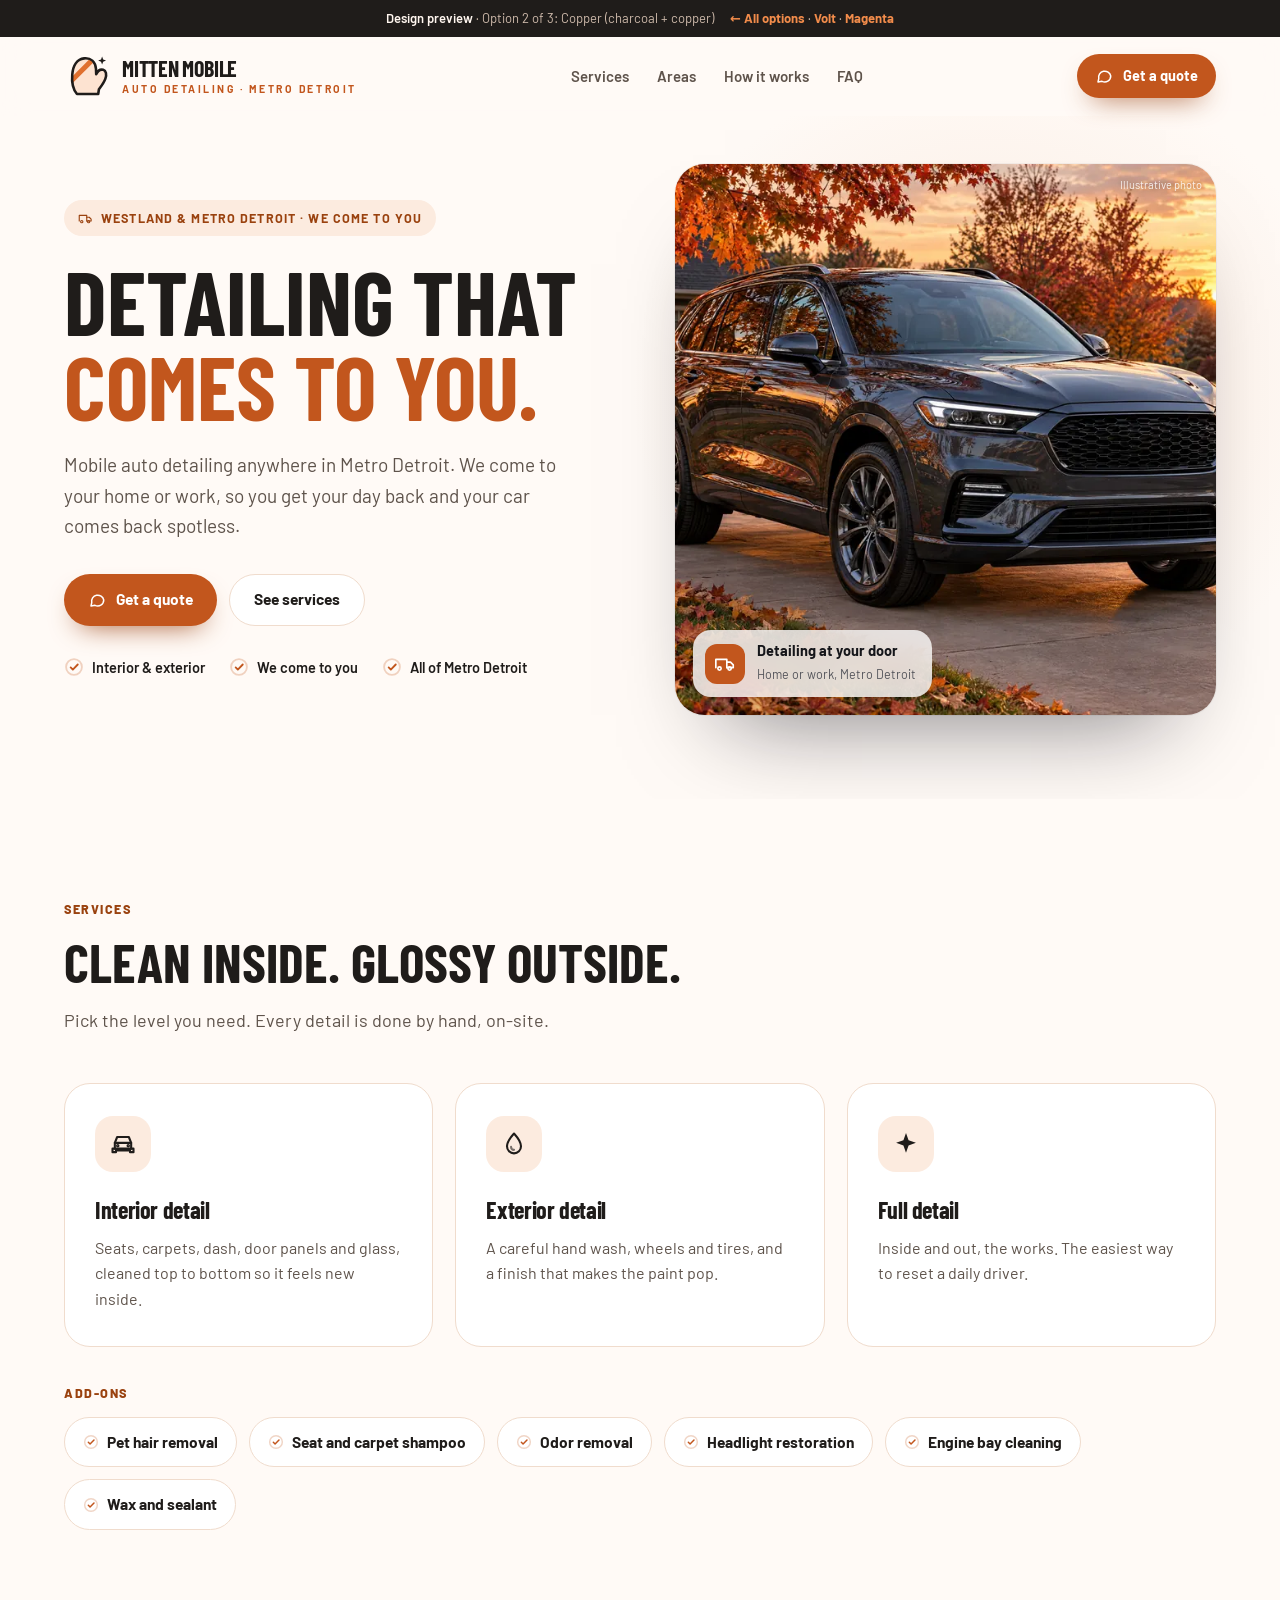
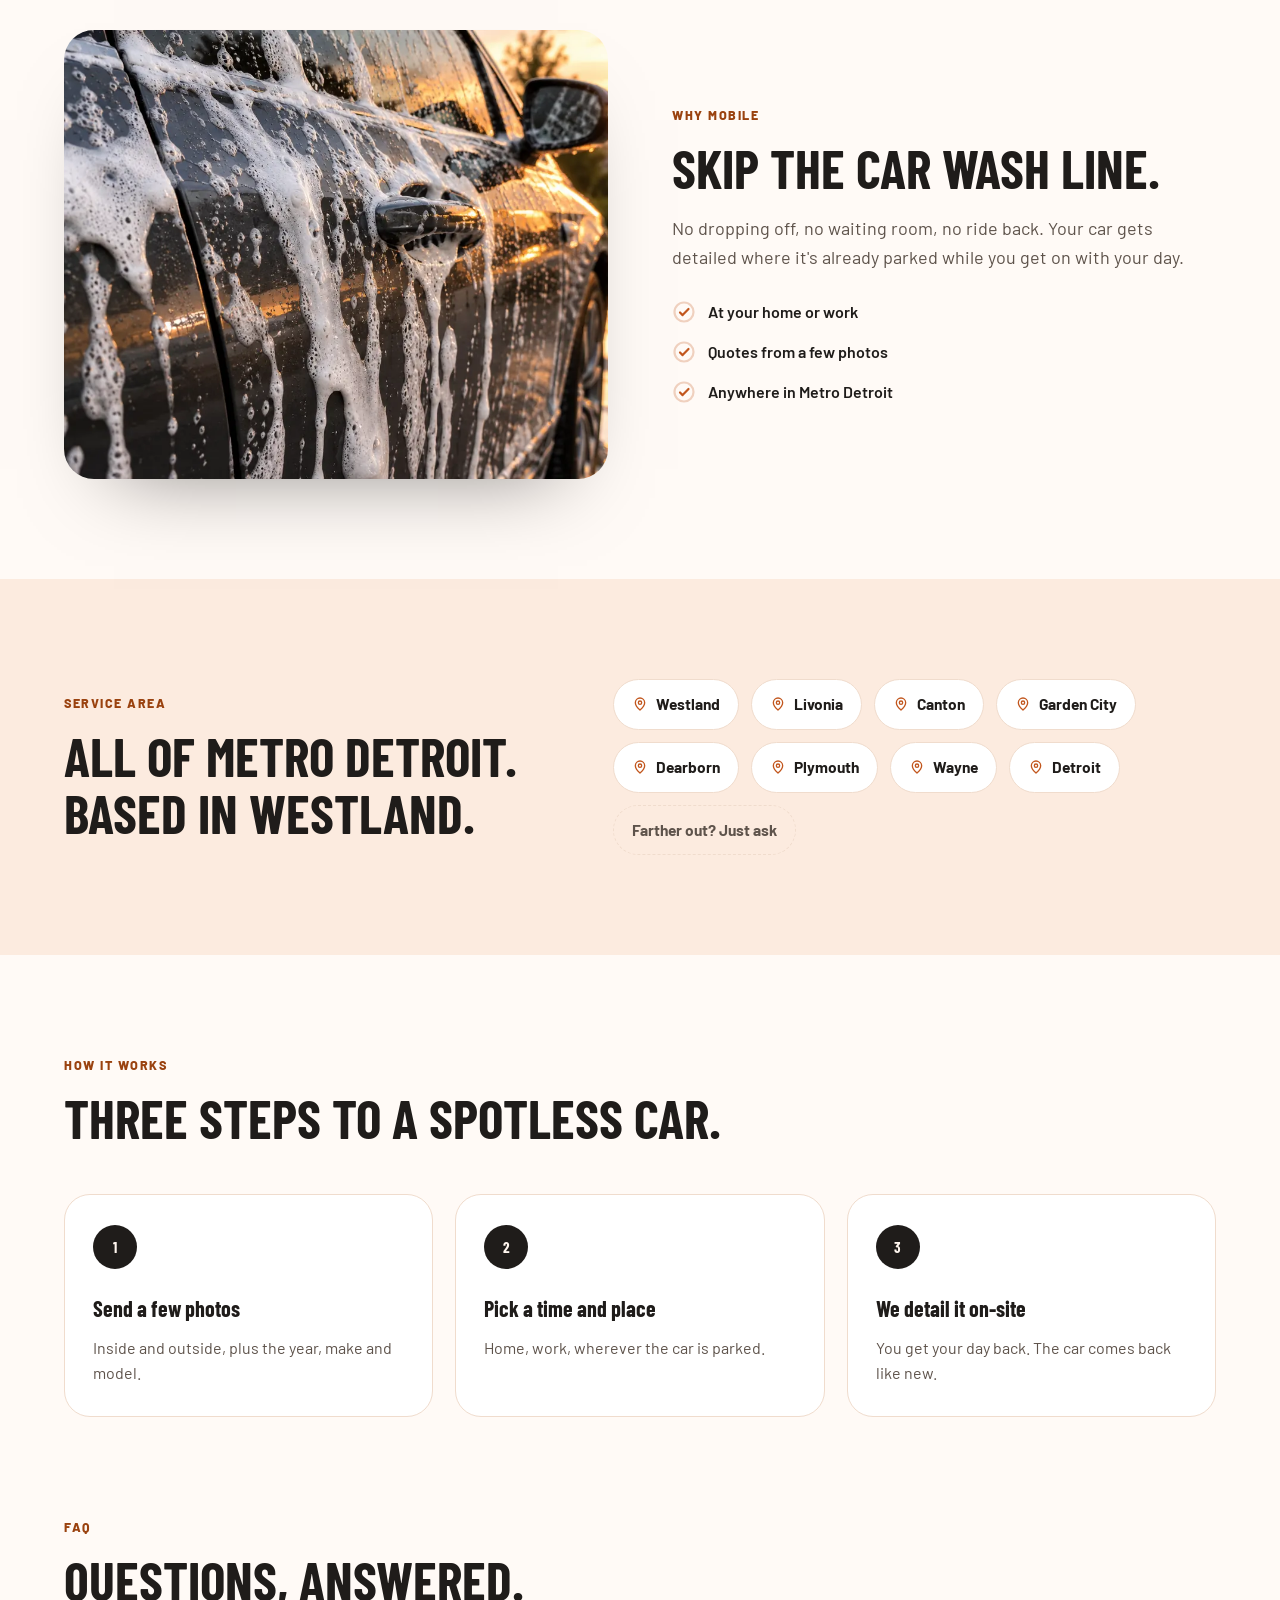
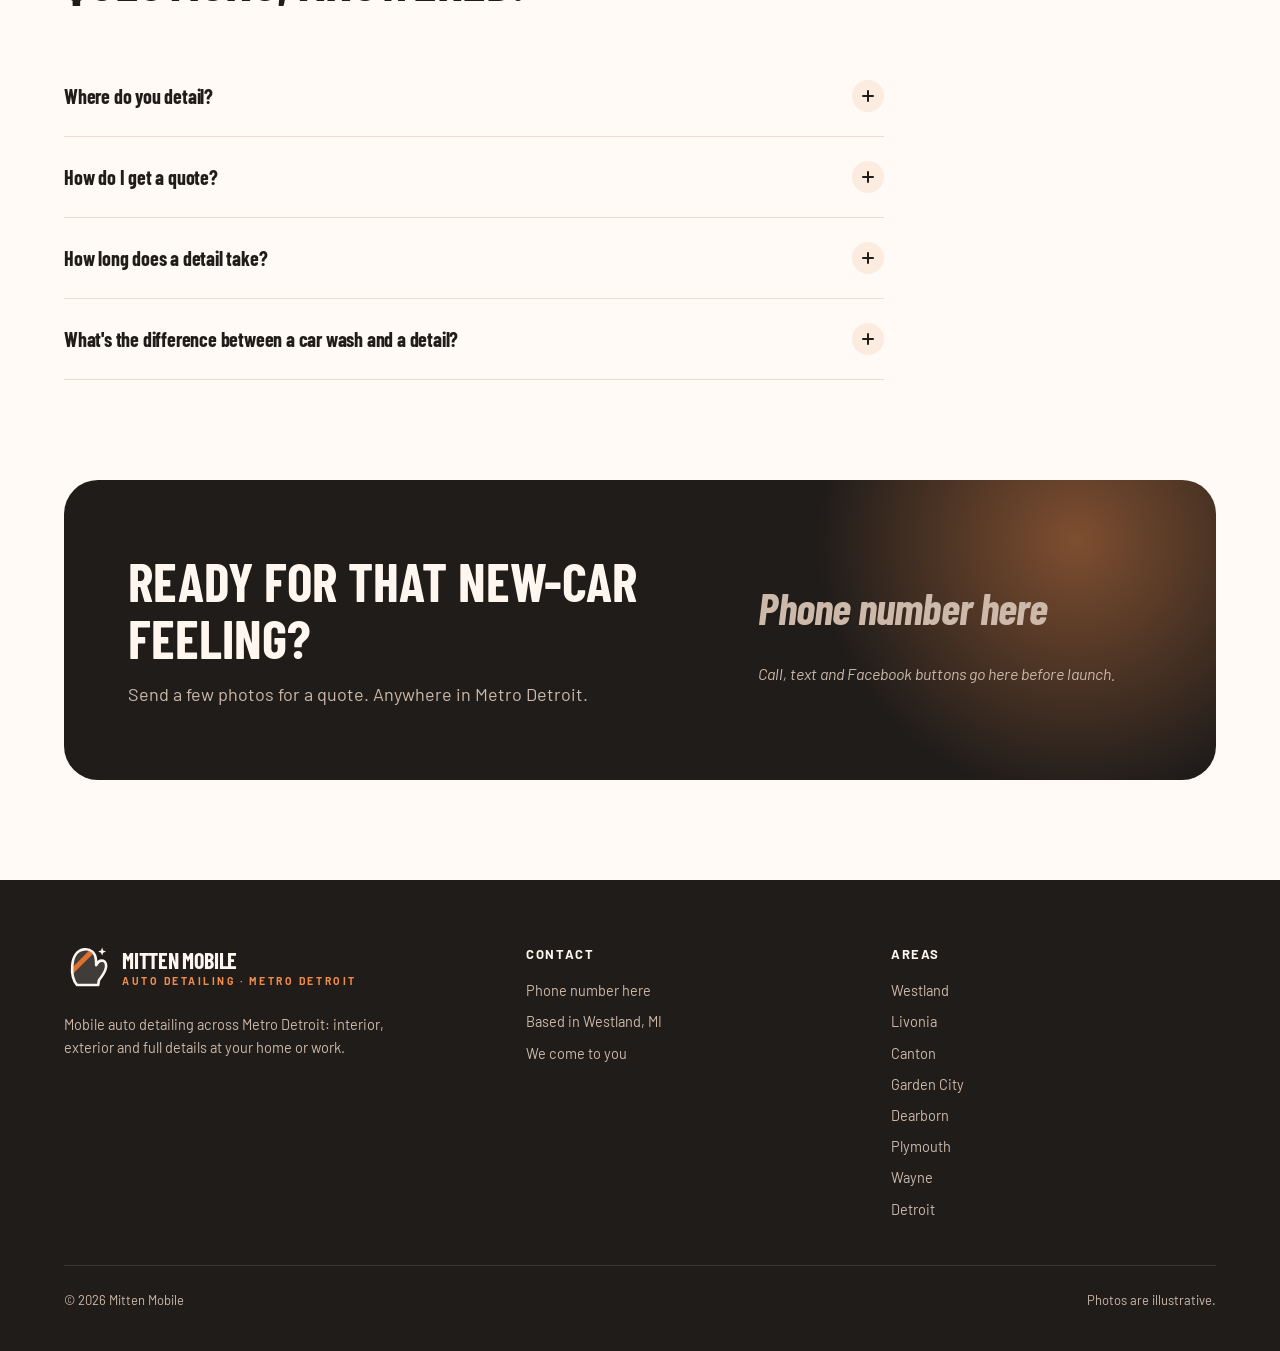
==== copper.html @ 9a83c873 "Mitten Mobile design preview: three palette directions Co-Authored-By: Claude Opus 5.5 <noreply@anth" ====
<!doctype html>
<html lang="en">
<head>
<meta charset="utf-8">
<meta name="viewport" content="width=device-width, initial-scale=1, viewport-fit=cover">
<meta name="robots" content="noindex, nofollow">
<meta name="theme-color" content="#1f1c1a">
<title>Mitten Mobile | Mobile Auto Detailing in Metro Detroit</title>
<meta name="description" content="Mobile car detailing that comes to you, anywhere in Metro Detroit. Interior, exterior and full details, based in Westland, MI.">
<link rel="preconnect" href="https://fonts.googleapis.com"><link rel="preconnect" href="https://fonts.gstatic.com" crossorigin>
<link rel="stylesheet" href="https://fonts.googleapis.com/css2?family=Barlow+Condensed:wght@600;700&family=Barlow:wght@400;500;600;700&display=swap">
<link rel="stylesheet" href="styles.css">
<link rel="preload" as="image" href="assets/hero-copper-900.webp" fetchpriority="high">
<script>document.documentElement.classList.add('js')</script>
<script src="site.js" defer></script>
<script type="application/ld+json">{"@context": "https://schema.org", "@type": "AutoWash", "name": "Mitten Mobile", "description": "Mobile auto detailing across Metro Detroit, based in Westland, Michigan: interior, exterior and full details at your home or work.", "address": {"@type": "PostalAddress", "addressLocality": "Westland", "addressRegion": "MI", "addressCountry": "US"}, "areaServed": [{"@type": "City", "name": "Westland"}, {"@type": "City", "name": "Livonia"}, {"@type": "City", "name": "Canton"}, {"@type": "City", "name": "Garden City"}, {"@type": "City", "name": "Dearborn"}, {"@type": "City", "name": "Plymouth"}, {"@type": "City", "name": "Wayne"}, {"@type": "City", "name": "Detroit"}, {"@type": "Place", "name": "Metro Detroit"}], "knowsAbout": ["Mobile auto detailing", "Interior detail", "Exterior detail", "Full detail", "Pet hair removal", "Seat and carpet shampoo", "Odor removal", "Headlight restoration", "Engine bay cleaning", "Wax and sealant"]}</script>
<script type="application/ld+json">{"@context": "https://schema.org", "@type": "FAQPage", "mainEntity": [{"@type": "Question", "name": "Where do you detail?", "acceptedAnswer": {"@type": "Answer", "text": "Anywhere in Metro Detroit. Mitten Mobile is based in Westland and comes to your home or work, wherever the car is parked (with the property owner's OK). Farther out? Just ask."}}, {"@type": "Question", "name": "How do I get a quote?", "acceptedAnswer": {"@type": "Answer", "text": "Send a few photos of the inside and outside of your car, plus the year, make and model. That's enough for an accurate quote."}}, {"@type": "Question", "name": "How long does a detail take?", "acceptedAnswer": {"@type": "Answer", "text": "It depends on the size of the vehicle and its condition. You'll get a time estimate with your quote."}}, {"@type": "Question", "name": "What's the difference between a car wash and a detail?", "acceptedAnswer": {"@type": "Answer", "text": "A wash cleans the surface. A detail goes further, inside and out: seats, carpets, glass, wheels and the paint finish, done by hand."}}]}</script>
</head>
<body class="p-copper">
<a class="skip" href="#main">Skip to content</a>
<div class="preview-bar"><span><strong>Design preview</strong> · Option 2 of 3: Copper (charcoal + copper)</span><span><a href="index.html">← All options</a> · <a href="volt.html">Volt</a> · <a href="magenta.html">Magenta</a></span></div>
<header class="top"><div class="wrap">
<a class="brand" href="#top" aria-label="Mitten Mobile home"><svg class="mark mark-shine" viewBox="0 0 64 64" aria-hidden="true" focusable="false">
<defs><clipPath id="mcopperh"><path d="M18 57C13 51 10.5 41 11.5 30C12.5 17 18.5 8.5 28 7.5C37.5 6.5 43.5 12.5 44.5 22L44.8 29.5C47 24.8 50.8 22.3 54.6 23.4C58.6 24.6 59.6 30 57.6 35.6C55.6 41.4 51.6 46.4 48.6 50.4L47.6 57Z"/></clipPath></defs>
<g clip-path="url(#mcopperh)"><rect width="64" height="64" style="fill:var(--l-soft)"/>
<path d="M-6 50 42 2h10L4 50Z" style="fill:var(--l-main)"/>
<path class="gleam" d="M-20 64 12 0h7L-13 64Z" fill="#fff" opacity=".85"/></g>
<path d="M18 57C13 51 10.5 41 11.5 30C12.5 17 18.5 8.5 28 7.5C37.5 6.5 43.5 12.5 44.5 22L44.8 29.5C47 24.8 50.8 22.3 54.6 23.4C58.6 24.6 59.6 30 57.6 35.6C55.6 41.4 51.6 46.4 48.6 50.4L47.6 57Z" fill="none" style="stroke:var(--l-ink)" stroke-width="3.6" stroke-linejoin="round"/>
<path class="spark" d="M53 5l1.5 4 4 1.5-4 1.5-1.5 4-1.5-4-4-1.5 4-1.5Z" style="fill:var(--l-ink)"/>
</svg><span class="wm"><span class="wm-1">Mitten Mobile</span><span class="wm-2">Auto Detailing · Metro Detroit</span></span></a>
<nav class="main-nav" aria-label="Main"><a href="#services">Services</a><a href="#areas">Areas</a><a href="#how">How it works</a><a href="#faq">FAQ</a></nav>
<a class="btn btn-primary btn-sm" href="#quote"><svg viewBox="0 0 24 24" fill="none" stroke="currentColor" stroke-width="2" stroke-linecap="round" stroke-linejoin="round" aria-hidden="true"><path d="M21 12a8 8 0 0 1-11.6 7.1L4 20l1-4.6A8 8 0 1 1 21 12Z"/></svg>Get a quote</a>
</div></header>
<main id="main">
<section class="hero" id="top"><div class="wrap">
<div class="hero-copy">
<span class="eyebrow reveal"><svg viewBox="0 0 24 24" fill="none" stroke="currentColor" stroke-width="1.8" stroke-linecap="round" stroke-linejoin="round" aria-hidden="true"><path d="M2 16V7h12v9"/><path d="M14 10h4l3 3v3h-7"/><circle cx="6" cy="17" r="1.8"/><circle cx="17" cy="17" r="1.8"/></svg><span><span class="long">Westland &amp; Metro Detroit</span><span class="short">Metro Detroit</span> · We come to you</span></span>
<h1 class="reveal d1">Detailing that <em>comes to you.</em></h1>
<p class="lede reveal d2">Mobile auto detailing anywhere in Metro Detroit. We come to your home or work, so you get your day back and your car comes back spotless.</p>
<div class="cta-row reveal d2"><a class="btn btn-primary" href="#quote"><svg viewBox="0 0 24 24" fill="none" stroke="currentColor" stroke-width="2" stroke-linecap="round" stroke-linejoin="round" aria-hidden="true"><path d="M21 12a8 8 0 0 1-11.6 7.1L4 20l1-4.6A8 8 0 1 1 21 12Z"/></svg>Get a quote</a><a class="btn btn-ghost" href="#services">See services</a></div>
<ul class="ticks reveal d2"><li><svg viewBox="0 0 24 24" fill="none" stroke="currentColor" stroke-width="2.2" stroke-linecap="round" stroke-linejoin="round" aria-hidden="true"><circle cx="12" cy="12" r="9.5" opacity=".25"/><path d="m8 12.5 2.6 2.6L16.5 9"/></svg>Interior &amp; exterior</li><li><svg viewBox="0 0 24 24" fill="none" stroke="currentColor" stroke-width="2.2" stroke-linecap="round" stroke-linejoin="round" aria-hidden="true"><circle cx="12" cy="12" r="9.5" opacity=".25"/><path d="m8 12.5 2.6 2.6L16.5 9"/></svg>We come to you</li><li><svg viewBox="0 0 24 24" fill="none" stroke="currentColor" stroke-width="2.2" stroke-linecap="round" stroke-linejoin="round" aria-hidden="true"><circle cx="12" cy="12" r="9.5" opacity=".25"/><path d="m8 12.5 2.6 2.6L16.5 9"/></svg>All of Metro Detroit</li></ul>
</div>
<figure class="hero-media reveal">
<img src="assets/hero-copper-900.webp" srcset="assets/hero-copper-900.webp 900w, assets/hero-copper-1600.webp 1600w" sizes="(max-width: 980px) 100vw, 560px" width="1600" height="1195" alt="Freshly detailed charcoal SUV in a Michigan driveway in autumn light" fetchpriority="high">
<div class="float-card"><span class="fc-icon"><svg viewBox="0 0 24 24" fill="none" stroke="currentColor" stroke-width="1.8" stroke-linecap="round" stroke-linejoin="round" aria-hidden="true"><path d="M2 16V7h12v9"/><path d="M14 10h4l3 3v3h-7"/><circle cx="6" cy="17" r="1.8"/><circle cx="17" cy="17" r="1.8"/></svg></span><div><strong>Detailing at your door</strong><span>Home or work, Metro Detroit</span></div></div>
<figcaption>Illustrative photo</figcaption>
</figure>
</div></section>

<section class="section" id="services"><div class="wrap">
<div class="section-head reveal"><p class="kicker">Services</p><h2>Clean inside. Glossy outside.</h2><p>Pick the level you need. Every detail is done by hand, on-site.</p></div>
<div class="cards"><article class="card reveal"><div class="ic"><svg viewBox="0 0 24 24" fill="none" stroke="currentColor" stroke-width="1.8" stroke-linecap="round" stroke-linejoin="round" aria-hidden="true"><path d="M5 16V11l2-5h10l2 5v5"/><path d="M3 16h18v3h-3v-1.5H6V19H3z"/><path d="M5 11h14"/><circle cx="7.5" cy="13.5" r=".6"/><circle cx="16.5" cy="13.5" r=".6"/></svg></div><h3>Interior detail</h3><p>Seats, carpets, dash, door panels and glass, cleaned top to bottom so it feels new inside.</p></article><article class="card reveal d1"><div class="ic"><svg viewBox="0 0 24 24" fill="none" stroke="currentColor" stroke-width="1.8" stroke-linecap="round" stroke-linejoin="round" aria-hidden="true"><path d="M12 3s-6 6.6-6 11a6 6 0 0 0 12 0c0-4.4-6-11-6-11z"/><path d="M9.5 14.5a2.6 2.6 0 0 0 2.5 2.5" opacity=".6"/></svg></div><h3>Exterior detail</h3><p>A careful hand wash, wheels and tires, and a finish that makes the paint pop.</p></article><article class="card reveal d2"><div class="ic"><svg viewBox="0 0 24 24" fill="currentColor" aria-hidden="true"><path d="M12 2.5l2.2 6.3 6.3 2.2-6.3 2.2L12 19.5l-2.2-6.3L3.5 11l6.3-2.2Z"/></svg></div><h3>Full detail</h3><p>Inside and out, the works. The easiest way to reset a daily driver.</p></article></div>
<div class="specialty reveal"><p class="kicker">Add-ons</p><div class="pills"><span class="pill"><svg viewBox="0 0 24 24" fill="none" stroke="currentColor" stroke-width="2.2" stroke-linecap="round" stroke-linejoin="round" aria-hidden="true"><circle cx="12" cy="12" r="9.5" opacity=".25"/><path d="m8 12.5 2.6 2.6L16.5 9"/></svg>Pet hair removal</span><span class="pill"><svg viewBox="0 0 24 24" fill="none" stroke="currentColor" stroke-width="2.2" stroke-linecap="round" stroke-linejoin="round" aria-hidden="true"><circle cx="12" cy="12" r="9.5" opacity=".25"/><path d="m8 12.5 2.6 2.6L16.5 9"/></svg>Seat and carpet shampoo</span><span class="pill"><svg viewBox="0 0 24 24" fill="none" stroke="currentColor" stroke-width="2.2" stroke-linecap="round" stroke-linejoin="round" aria-hidden="true"><circle cx="12" cy="12" r="9.5" opacity=".25"/><path d="m8 12.5 2.6 2.6L16.5 9"/></svg>Odor removal</span><span class="pill"><svg viewBox="0 0 24 24" fill="none" stroke="currentColor" stroke-width="2.2" stroke-linecap="round" stroke-linejoin="round" aria-hidden="true"><circle cx="12" cy="12" r="9.5" opacity=".25"/><path d="m8 12.5 2.6 2.6L16.5 9"/></svg>Headlight restoration</span><span class="pill"><svg viewBox="0 0 24 24" fill="none" stroke="currentColor" stroke-width="2.2" stroke-linecap="round" stroke-linejoin="round" aria-hidden="true"><circle cx="12" cy="12" r="9.5" opacity=".25"/><path d="m8 12.5 2.6 2.6L16.5 9"/></svg>Engine bay cleaning</span><span class="pill"><svg viewBox="0 0 24 24" fill="none" stroke="currentColor" stroke-width="2.2" stroke-linecap="round" stroke-linejoin="round" aria-hidden="true"><circle cx="12" cy="12" r="9.5" opacity=".25"/><path d="m8 12.5 2.6 2.6L16.5 9"/></svg>Wax and sealant</span></div></div>
</div></section>

<section class="section" style="padding-top:0"><div class="wrap split">
<div class="split-media reveal"><img src="assets/detail-copper-1000.webp" width="1000" height="753" loading="lazy" alt="Foam sliding down a charcoal car door during a hand wash"></div>
<div class="reveal d1"><p class="kicker">Why mobile</p><h2>Skip the car wash line.</h2><p class="body">No dropping off, no waiting room, no ride back. Your car gets detailed where it's already parked while you get on with your day.</p>
<ul class="checks"><li><svg viewBox="0 0 24 24" fill="none" stroke="currentColor" stroke-width="2.2" stroke-linecap="round" stroke-linejoin="round" aria-hidden="true"><circle cx="12" cy="12" r="9.5" opacity=".25"/><path d="m8 12.5 2.6 2.6L16.5 9"/></svg>At your home or work</li><li><svg viewBox="0 0 24 24" fill="none" stroke="currentColor" stroke-width="2.2" stroke-linecap="round" stroke-linejoin="round" aria-hidden="true"><circle cx="12" cy="12" r="9.5" opacity=".25"/><path d="m8 12.5 2.6 2.6L16.5 9"/></svg>Quotes from a few photos</li><li><svg viewBox="0 0 24 24" fill="none" stroke="currentColor" stroke-width="2.2" stroke-linecap="round" stroke-linejoin="round" aria-hidden="true"><circle cx="12" cy="12" r="9.5" opacity=".25"/><path d="m8 12.5 2.6 2.6L16.5 9"/></svg>Anywhere in Metro Detroit</li></ul></div>
</div></section>

<section class="section areas" id="areas"><div class="wrap">
<div class="reveal"><p class="kicker">Service area</p><h2>All of Metro Detroit. Based in Westland.</h2></div>
<div class="pills reveal d1"><span class="pill"><svg viewBox="0 0 24 24" fill="none" stroke="currentColor" stroke-width="2" stroke-linecap="round" stroke-linejoin="round" aria-hidden="true"><path d="M19 10c0 5-7 11-7 11S5 15 5 10a7 7 0 1 1 14 0Z"/><circle cx="12" cy="10" r="2.5"/></svg>Westland</span><span class="pill"><svg viewBox="0 0 24 24" fill="none" stroke="currentColor" stroke-width="2" stroke-linecap="round" stroke-linejoin="round" aria-hidden="true"><path d="M19 10c0 5-7 11-7 11S5 15 5 10a7 7 0 1 1 14 0Z"/><circle cx="12" cy="10" r="2.5"/></svg>Livonia</span><span class="pill"><svg viewBox="0 0 24 24" fill="none" stroke="currentColor" stroke-width="2" stroke-linecap="round" stroke-linejoin="round" aria-hidden="true"><path d="M19 10c0 5-7 11-7 11S5 15 5 10a7 7 0 1 1 14 0Z"/><circle cx="12" cy="10" r="2.5"/></svg>Canton</span><span class="pill"><svg viewBox="0 0 24 24" fill="none" stroke="currentColor" stroke-width="2" stroke-linecap="round" stroke-linejoin="round" aria-hidden="true"><path d="M19 10c0 5-7 11-7 11S5 15 5 10a7 7 0 1 1 14 0Z"/><circle cx="12" cy="10" r="2.5"/></svg>Garden City</span><span class="pill"><svg viewBox="0 0 24 24" fill="none" stroke="currentColor" stroke-width="2" stroke-linecap="round" stroke-linejoin="round" aria-hidden="true"><path d="M19 10c0 5-7 11-7 11S5 15 5 10a7 7 0 1 1 14 0Z"/><circle cx="12" cy="10" r="2.5"/></svg>Dearborn</span><span class="pill"><svg viewBox="0 0 24 24" fill="none" stroke="currentColor" stroke-width="2" stroke-linecap="round" stroke-linejoin="round" aria-hidden="true"><path d="M19 10c0 5-7 11-7 11S5 15 5 10a7 7 0 1 1 14 0Z"/><circle cx="12" cy="10" r="2.5"/></svg>Plymouth</span><span class="pill"><svg viewBox="0 0 24 24" fill="none" stroke="currentColor" stroke-width="2" stroke-linecap="round" stroke-linejoin="round" aria-hidden="true"><path d="M19 10c0 5-7 11-7 11S5 15 5 10a7 7 0 1 1 14 0Z"/><circle cx="12" cy="10" r="2.5"/></svg>Wayne</span><span class="pill"><svg viewBox="0 0 24 24" fill="none" stroke="currentColor" stroke-width="2" stroke-linecap="round" stroke-linejoin="round" aria-hidden="true"><path d="M19 10c0 5-7 11-7 11S5 15 5 10a7 7 0 1 1 14 0Z"/><circle cx="12" cy="10" r="2.5"/></svg>Detroit</span><span class="pill more">Farther out? Just ask</span></div>
</div></section>

<section class="section" id="how"><div class="wrap">
<div class="section-head reveal"><p class="kicker">How it works</p><h2>Three steps to a spotless car.</h2></div>
<div class="steps">
<div class="step reveal"><span class="n">1</span><h3>Send a few photos</h3><p>Inside and outside, plus the year, make and model.</p></div>
<div class="step reveal d1"><span class="n">2</span><h3>Pick a time and place</h3><p>Home, work, wherever the car is parked.</p></div>
<div class="step reveal d2"><span class="n">3</span><h3>We detail it on-site</h3><p>You get your day back. The car comes back like new.</p></div>
</div>
</div></section>

<section class="section" id="faq" style="padding-top:0"><div class="wrap">
<div class="section-head reveal"><p class="kicker">FAQ</p><h2>Questions, answered.</h2></div>
<div class="faq reveal"><details><summary>Where do you detail?<span class="pm" aria-hidden="true"></span></summary><p>Anywhere in Metro Detroit. Mitten Mobile is based in Westland and comes to your home or work, wherever the car is parked (with the property owner&#x27;s OK). Farther out? Just ask.</p></details><details><summary>How do I get a quote?<span class="pm" aria-hidden="true"></span></summary><p>Send a few photos of the inside and outside of your car, plus the year, make and model. That&#x27;s enough for an accurate quote.</p></details><details><summary>How long does a detail take?<span class="pm" aria-hidden="true"></span></summary><p>It depends on the size of the vehicle and its condition. You&#x27;ll get a time estimate with your quote.</p></details><details><summary>What&#x27;s the difference between a car wash and a detail?<span class="pm" aria-hidden="true"></span></summary><p>A wash cleans the surface. A detail goes further, inside and out: seats, carpets, glass, wheels and the paint finish, done by hand.</p></details></div>
</div></section>

<section class="wrap" id="quote"><div class="cta-band reveal">
<div><h2>Ready for that new-car feeling?</h2><p>Send a few photos for a quote. Anywhere in Metro Detroit.</p></div>
<div><span class="phone placeholder">Phone number here</span><div class="cta-actions"><span class="note">Call, text and Facebook buttons go here before launch.</span></div></div>
</div></section>
</main>

<footer class="foot"><div class="wrap">
<div class="grid">
<div class="on-dark"><a class="brand" href="#top" aria-label="Mitten Mobile home"><svg class="mark mark-shine" viewBox="0 0 64 64" aria-hidden="true" focusable="false">
<defs><clipPath id="mcopperf"><path d="M18 57C13 51 10.5 41 11.5 30C12.5 17 18.5 8.5 28 7.5C37.5 6.5 43.5 12.5 44.5 22L44.8 29.5C47 24.8 50.8 22.3 54.6 23.4C58.6 24.6 59.6 30 57.6 35.6C55.6 41.4 51.6 46.4 48.6 50.4L47.6 57Z"/></clipPath></defs>
<g clip-path="url(#mcopperf)"><rect width="64" height="64" style="fill:var(--l-soft)"/>
<path d="M-6 50 42 2h10L4 50Z" style="fill:var(--l-main)"/>
<path class="gleam" d="M-20 64 12 0h7L-13 64Z" fill="#fff" opacity=".85"/></g>
<path d="M18 57C13 51 10.5 41 11.5 30C12.5 17 18.5 8.5 28 7.5C37.5 6.5 43.5 12.5 44.5 22L44.8 29.5C47 24.8 50.8 22.3 54.6 23.4C58.6 24.6 59.6 30 57.6 35.6C55.6 41.4 51.6 46.4 48.6 50.4L47.6 57Z" fill="none" style="stroke:var(--l-ink)" stroke-width="3.6" stroke-linejoin="round"/>
<path class="spark" d="M53 5l1.5 4 4 1.5-4 1.5-1.5 4-1.5-4-4-1.5 4-1.5Z" style="fill:var(--l-ink)"/>
</svg><span class="wm"><span class="wm-1">Mitten Mobile</span><span class="wm-2">Auto Detailing · Metro Detroit</span></span></a><p>Mobile auto detailing across Metro Detroit: interior, exterior and full details at your home or work.</p></div>
<div><h4>Contact</h4><ul><li>Phone number here</li><li>Based in Westland, MI</li><li>We come to you</li></ul></div>
<div><h4>Areas</h4><ul><li>Westland</li><li>Livonia</li><li>Canton</li><li>Garden City</li><li>Dearborn</li><li>Plymouth</li><li>Wayne</li><li>Detroit</li></ul></div>
</div>
<div class="fine"><span>© <span data-year>2026</span> Mitten Mobile</span><span>Photos are illustrative.</span></div>
</div></footer>

</body>
</html>
---- styles.css ----
/* Mitten Mobile: one layout, three palettes. Palette = a class on <body>. */
.p-volt{--ink:#0d0f12;--ink-2:#1b1f24;--accent:#c8f031;--accent-strong:#9fc20f;--on-accent:#0d0f12;--pop:#c8f031;--soft:#f1f9d6;--surface:#fbfcf7;--card:#fff;--line:#e3ebc9;--muted:#565b4c;--on-dark:#f4f8e8;--on-dark-muted:#b9c0a6;--eyebrow:#4b6100;--wm2:#5c7600;
  --f-display:'Archivo',system-ui,sans-serif;--f-body:'Inter',system-ui,sans-serif;--h-weight:800;--h-track:-.035em;
  --l-ink:#0d0f12;--l-main:#c8f031;--l-hi:#c8f031;--l-soft:#f4fbdc;--l-spark:#fff}
.p-copper{--ink:#1f1c1a;--ink-2:#2e2926;--accent:#c2561d;--accent-strong:#a5450f;--on-accent:#fff;--pop:#f28c4b;--soft:#fcebdf;--surface:#fffaf6;--card:#fff;--line:#f0dccd;--muted:#5e534b;--on-dark:#fff6ef;--on-dark-muted:#cdb9aa;--eyebrow:#9a420f;--wm2:#c2561d;
  --f-display:'Barlow Condensed',system-ui,sans-serif;--f-body:'Barlow',system-ui,sans-serif;--h-weight:700;--h-track:0;
  --l-ink:#1f1c1a;--l-main:#e0702f;--l-hi:#f28c4b;--l-soft:#fde3d1;--l-spark:#fff}
.p-magenta{--ink:#1c0f18;--ink-2:#2c1726;--accent:#d3176d;--accent-strong:#b40f5b;--on-accent:#fff;--pop:#ff6aae;--soft:#fde6f1;--surface:#fff8fb;--card:#fff;--line:#f5d2e2;--muted:#62525c;--on-dark:#fff3f8;--on-dark-muted:#d9b8c8;--eyebrow:#a50f57;--wm2:#d3176d;
  --f-display:'Bricolage Grotesque',system-ui,sans-serif;--f-body:'DM Sans',system-ui,sans-serif;--h-weight:700;--h-track:-.03em;
  --l-ink:#1c0f18;--l-main:#e01f78;--l-hi:#ff6aae;--l-soft:#fde3ef;--l-spark:#fff}
.p-copper h1,.p-copper h2,.p-copper .wm-1{text-transform:uppercase}
.p-copper h1{font-size:clamp(52px,7vw,92px);line-height:.95}
.p-magenta h1 em{font-style:normal}
.p-volt .on-dark .mark-pin .pin,.p-volt .on-dark .mark-drop rect{fill:#c8f031}
.on-dark{--l-ink:var(--on-dark);--l-soft:rgba(255,255,255,.14);--wm2:var(--pop)}

*{box-sizing:border-box}
html{scroll-behavior:smooth;scroll-padding-top:90px}
body{margin:0;font-family:var(--f-body);color:var(--ink);background:var(--surface);line-height:1.6;font-size:16px;-webkit-font-smoothing:antialiased;text-rendering:optimizeLegibility}
img{max-width:100%;display:block}
a{color:inherit}
:focus-visible{outline:3px solid var(--accent);outline-offset:3px;border-radius:6px}
h1,h2,h3,p{margin:0}
.wrap{max-width:1200px;margin:0 auto;padding:0 24px}
.skip{position:absolute;left:-999px;top:8px;background:var(--ink);color:var(--on-dark);padding:10px 14px;border-radius:8px;z-index:50}
.skip:focus{left:12px}

/* preview bar (remove at launch) */
.preview-bar{background:var(--ink);color:var(--on-dark-muted);font-size:13px;display:flex;justify-content:center;flex-wrap:wrap;gap:6px 16px;padding:8px 16px;text-align:center}
.preview-bar strong{color:var(--on-dark);font-weight:600}
.preview-bar a{color:var(--pop);font-weight:700;text-decoration:none}

/* header */
.top{position:sticky;top:0;z-index:30;background:color-mix(in srgb,var(--surface) 85%,transparent);-webkit-backdrop-filter:saturate(1.4) blur(14px);backdrop-filter:saturate(1.4) blur(14px);border-bottom:1px solid transparent;transition:border-color .25s,box-shadow .25s}
.top.scrolled{border-color:var(--line);box-shadow:0 10px 30px -24px rgba(0,0,0,.4)}
.top .wrap{display:flex;align-items:center;justify-content:space-between;gap:20px;height:78px}
.brand{display:inline-flex;align-items:center;gap:12px;text-decoration:none;color:var(--l-ink)}
.brand .mark{width:46px;height:46px;flex:none}
.wm{display:flex;flex-direction:column;line-height:1;white-space:nowrap}
.wm-1{font-family:var(--f-display);font-weight:var(--h-weight);font-size:22px;letter-spacing:-.01em}
.wm-2{font-family:var(--f-body);font-size:10.5px;font-weight:700;letter-spacing:.24em;text-transform:uppercase;margin-top:5px;color:var(--wm2)}
.p-volt .wm-1{text-transform:uppercase;letter-spacing:.06em;font-size:20px}
.p-magenta .wm-1{font-size:24px;font-weight:600;letter-spacing:-.015em}
.main-nav{display:flex;gap:28px;font-size:15px;font-weight:600}
.main-nav a{text-decoration:none;color:var(--muted);transition:color .2s}
.main-nav a:hover{color:var(--ink)}

/* buttons */
.btn{display:inline-flex;align-items:center;justify-content:center;gap:10px;min-height:52px;padding:0 24px;border-radius:999px;font-weight:700;font-size:15.5px;text-decoration:none;white-space:nowrap;transition:transform .2s ease,box-shadow .2s ease,background-color .2s ease,border-color .2s}
.btn svg{width:18px;height:18px;flex:none}
.btn-primary{background:var(--accent);color:var(--on-accent);box-shadow:0 12px 28px -14px color-mix(in srgb,var(--accent) 80%,#000)}
.btn-primary:hover{background:var(--accent-strong);transform:translateY(-2px);box-shadow:0 18px 34px -16px color-mix(in srgb,var(--accent) 80%,#000)}
.btn-ghost{background:var(--card);border:1.5px solid var(--line);color:var(--ink)}
.btn-ghost:hover{border-color:var(--ink);transform:translateY(-2px)}
.btn-sm{min-height:44px;padding:0 18px;font-size:14.5px}

/* hero */
.hero{position:relative;overflow:hidden;padding:48px 0 84px;isolation:isolate}
.hero::before{content:"";position:absolute;z-index:-1;right:-15%;top:-25%;width:75%;height:130%;background:radial-gradient(closest-side,var(--soft),transparent 75%)}
.hero .wrap{display:grid;grid-template-columns:1.02fr 1fr;gap:60px;align-items:center}
.eyebrow{display:inline-flex;align-items:center;gap:8px;font-size:12.5px;font-weight:700;letter-spacing:.09em;text-transform:uppercase;color:var(--eyebrow);background:var(--soft);padding:8px 14px;border-radius:999px}
.eyebrow svg{width:15px;height:15px}
.eyebrow .short{display:none}
h1{font-family:var(--f-display);font-weight:var(--h-weight);font-size:clamp(46px,6.2vw,80px);line-height:1;letter-spacing:var(--h-track);margin:22px 0 22px}
h1 em{font-style:normal}
.p-volt h1 em{background:linear-gradient(transparent 60%,var(--accent) 60%,var(--accent) 92%,transparent 92%);padding:0 .06em}
.p-copper h1 em{color:var(--accent)}
.p-magenta h1 em{font-style:italic;color:var(--accent);font-weight:500}
.lede{font-size:19px;line-height:1.6;color:var(--muted);max-width:520px}
.cta-row{display:flex;flex-wrap:wrap;gap:12px;margin-top:32px}
.ticks{display:flex;flex-wrap:wrap;gap:10px 24px;margin:30px 0 0;padding:0;list-style:none;font-size:14.5px;font-weight:600;color:var(--ink)}
.ticks li{display:flex;align-items:center;gap:8px}
.ticks svg{width:20px;height:20px;flex:none;color:var(--accent)}
.p-volt .ticks svg{color:var(--accent-strong)}
.hero-media{position:relative;margin:0;border-radius:30px;overflow:hidden;aspect-ratio:1/1.02;box-shadow:0 50px 90px -50px rgba(10,10,20,.55),0 0 0 1px rgba(0,0,0,.04)}
.hero-media img{width:100%;height:100%;object-fit:cover}
.hero-media::after{content:"";position:absolute;inset:0;background:linear-gradient(110deg,transparent 35%,rgba(255,255,255,.38) 50%,transparent 65%);transform:translateX(-120%);animation:cw-shine 1.8s .5s cubic-bezier(.4,0,.2,1) forwards;pointer-events:none}
@keyframes cw-shine{to{transform:translateX(120%)}}
.float-card{position:absolute;left:18px;bottom:18px;right:auto;display:flex;align-items:center;gap:12px;padding:12px 16px 12px 12px;border-radius:18px;background:rgba(255,255,255,.8);-webkit-backdrop-filter:blur(14px);backdrop-filter:blur(14px);box-shadow:0 18px 40px -20px rgba(0,0,0,.45);color:#15161a;animation:cw-float-in .8s 1s cubic-bezier(.2,.8,.2,1) both}
.float-card .fc-icon{width:40px;height:40px;border-radius:12px;display:grid;place-items:center;background:var(--accent);color:var(--on-accent)}
.float-card .fc-icon svg{width:22px;height:22px}
.float-card strong{display:block;font-size:14.5px;line-height:1.2}
.float-card span{font-size:12.5px;color:#55565c}
@keyframes cw-float-in{from{opacity:0;transform:translateY(14px)}to{opacity:1;transform:none}}
.hero-media figcaption{position:absolute;right:14px;top:12px;font-size:11px;color:rgba(255,255,255,.85);text-shadow:0 1px 6px rgba(0,0,0,.5)}

/* sections */
.section{padding:100px 0}
.kicker{font-size:12.5px;font-weight:800;letter-spacing:.12em;text-transform:uppercase;color:var(--eyebrow);margin-bottom:14px}
h2{font-family:var(--f-display);font-weight:var(--h-weight);font-size:clamp(34px,4.2vw,54px);line-height:1.06;letter-spacing:var(--h-track)}
.section-head{max-width:660px;margin-bottom:48px}
.section-head p:not(.kicker){color:var(--muted);font-size:18px;margin-top:16px}
.cards{display:grid;grid-template-columns:repeat(3,1fr);gap:22px}
.card{background:var(--card);border:1px solid var(--line);border-radius:26px;padding:32px 30px 34px;transition:transform .3s cubic-bezier(.2,.8,.2,1),box-shadow .3s,border-color .3s}
.card:hover{transform:translateY(-6px);box-shadow:0 30px 60px -38px rgba(0,0,0,.35);border-color:color-mix(in srgb,var(--accent) 45%,var(--line))}
.card .ic{width:56px;height:56px;border-radius:18px;display:grid;place-items:center;background:var(--soft);color:var(--ink);margin-bottom:24px}
.card .ic svg{width:28px;height:28px}
.card h3{font-family:var(--f-display);font-weight:var(--h-weight);font-size:24px;letter-spacing:-.015em;line-height:1.2;margin-bottom:10px}
.card p{color:var(--muted)}

.specialty{margin-top:36px}.specialty .kicker{margin-bottom:14px}.specialty .pill svg{color:var(--accent)}
.split{display:grid;grid-template-columns:1fr 1fr;gap:64px;align-items:center}
.split-media{border-radius:30px;overflow:hidden;aspect-ratio:4/3.3;box-shadow:0 40px 80px -50px rgba(0,0,0,.5)}
.split-media img{width:100%;height:100%;object-fit:cover;transition:transform 1.2s cubic-bezier(.2,.8,.2,1)}
.split-media:hover img{transform:scale(1.04)}
.split p.body{color:var(--muted);font-size:18px;margin-top:18px}
.checks{list-style:none;padding:0;margin:28px 0 0;display:grid;gap:14px}
.checks li{display:flex;gap:12px;align-items:flex-start;font-weight:600}
.checks svg{width:24px;height:24px;flex:none;color:var(--accent);margin-top:1px}
.p-volt .checks svg{color:var(--accent-strong)}

.areas{background:var(--soft)}
.areas .wrap{display:grid;grid-template-columns:.9fr 1.1fr;gap:56px;align-items:center}
.pills{display:flex;flex-wrap:wrap;gap:12px}
.pill{display:inline-flex;align-items:center;gap:8px;padding:12px 18px;border-radius:999px;background:var(--card);border:1px solid var(--line);font-weight:700;font-size:15.5px;transition:transform .2s,box-shadow .2s}
.pill:hover{transform:translateY(-2px);box-shadow:0 12px 24px -16px rgba(0,0,0,.35)}
.pill svg{width:16px;height:16px;color:var(--accent)}
.p-volt .pill svg{color:var(--accent-strong)}
.pill.more{background:transparent;border-style:dashed;color:var(--muted)}

.steps{display:grid;grid-template-columns:repeat(3,1fr);gap:22px;counter-reset:step}
.step{position:relative;padding:30px 28px;border-radius:26px;background:var(--card);border:1px solid var(--line)}
.step .n{font-family:var(--f-display);font-weight:var(--h-weight);font-size:15px;width:44px;height:44px;border-radius:50%;display:grid;place-items:center;background:var(--ink);color:var(--on-dark);margin-bottom:22px}
.step h3{font-family:var(--f-display);font-weight:var(--h-weight);font-size:22px;margin-bottom:8px}
.step p{color:var(--muted)}

.faq{max-width:820px}
.faq details{border-bottom:1px solid var(--line)}
.faq summary{list-style:none;cursor:pointer;display:flex;justify-content:space-between;align-items:center;gap:20px;padding:24px 0;font-family:var(--f-display);font-weight:var(--h-weight);font-size:20px;letter-spacing:-.01em}
.faq summary::-webkit-details-marker{display:none}
.faq summary .pm{position:relative;width:32px;height:32px;border-radius:50%;background:var(--soft);flex:none;transition:background .2s,transform .3s}
.faq summary .pm::before,.faq summary .pm::after{content:"";position:absolute;left:50%;top:50%;width:12px;height:2px;background:var(--ink);transform:translate(-50%,-50%);border-radius:2px;transition:transform .3s}
.faq summary .pm::after{transform:translate(-50%,-50%) rotate(90deg)}
.faq details[open] .pm{background:var(--accent)}
.faq details[open] .pm::after{transform:translate(-50%,-50%) rotate(0)}
.p-copper .faq details[open] .pm::before,.p-copper .faq details[open] .pm::after,.p-magenta .faq details[open] .pm::before,.p-magenta .faq details[open] .pm::after{background:#fff}
.faq details p{color:var(--muted);padding:0 52px 24px 0;font-size:17px}

.cta-band{position:relative;overflow:hidden;border-radius:34px;background:var(--ink);color:var(--on-dark);padding:72px 64px;display:grid;grid-template-columns:1.2fr .8fr;gap:40px;align-items:center;isolation:isolate}
.cta-band::before{content:"";position:absolute;z-index:-1;width:520px;height:520px;right:-120px;top:-200px;border-radius:50%;background:radial-gradient(closest-side,color-mix(in srgb,var(--pop) 45%,transparent),transparent);animation:cw-drift 12s ease-in-out infinite alternate}
@keyframes cw-drift{to{transform:translate(-60px,60px) scale(1.1)}}
.cta-band h2{color:var(--on-dark)}
.cta-band p{color:var(--on-dark-muted);font-size:18px;margin-top:14px}
.cta-band .phone{display:block;font-family:var(--f-display);font-weight:var(--h-weight);font-size:clamp(30px,3.6vw,44px);letter-spacing:-.02em;color:var(--pop);text-decoration:none;margin-bottom:18px;white-space:nowrap}
.cta-band .btn-ghost{background:transparent;color:var(--on-dark);border-color:rgba(255,255,255,.28)}
.cta-band .btn-ghost:hover{border-color:var(--on-dark)}
.p-copper .cta-band .btn-primary,.p-magenta .cta-band .btn-primary{background:var(--pop);color:var(--ink)}
.cta-actions{display:flex;flex-wrap:wrap;gap:12px}

.foot{background:var(--ink);color:var(--on-dark-muted);margin-top:100px;padding:64px 0 40px;font-size:14.5px}
.foot .grid{display:grid;grid-template-columns:1.3fr 1fr 1fr;gap:40px}
.foot .brand{color:var(--on-dark)}
.foot h4{margin:0 0 14px;color:var(--on-dark);font-size:13px;letter-spacing:.12em;text-transform:uppercase}
.foot a{color:var(--on-dark);text-decoration:none}
.foot a:hover{color:var(--pop)}
.foot p{margin-top:16px;max-width:340px}
.foot ul{list-style:none;margin:0;padding:0;display:grid;gap:8px}
.foot .fine{border-top:1px solid rgba(255,255,255,.12);margin-top:44px;padding-top:24px;display:flex;justify-content:space-between;flex-wrap:wrap;gap:12px;font-size:13px}

/* phone call bar: hidden until the hero buttons scroll away (always shown without JS) */
.callbar{display:none}

/* scroll reveal (only when JS is running) */
.js .reveal{opacity:0;transform:translateY(22px);transition:opacity .8s cubic-bezier(.2,.8,.2,1),transform .8s cubic-bezier(.2,.8,.2,1)}
.js .reveal.in{opacity:1;transform:none}
.js .reveal.d1{transition-delay:.08s}.js .reveal.d2{transition-delay:.16s}

@media (max-width:980px){
  .main-nav{display:none}
  .hero{padding:28px 0 64px}
  .hero .wrap,.split,.areas .wrap,.cta-band{grid-template-columns:1fr}
  .hero .wrap{gap:40px}
  .hero-media{aspect-ratio:4/3.2}
  .cards,.steps{grid-template-columns:1fr}
  .section{padding:72px 0}
  .split{gap:36px}
  .cta-band{padding:52px 32px}
  .foot .grid{grid-template-columns:1fr 1fr}
  .foot .grid>div:first-child{grid-column:1/-1}
}
@media (max-width:640px){
  .wrap{padding:0 18px}
  .top .wrap{height:68px}
  .brand .mark{width:40px;height:40px}
  .wm-1{font-size:19px}.p-volt .wm-1{font-size:17px}.p-magenta .wm-1{font-size:21px}
  .wm-2{font-size:9.5px;letter-spacing:.2em}
  .top .btn-sm{display:none}
  .lede{font-size:17.5px}
  .eyebrow .long{display:none}.eyebrow .short{display:inline}
  .cta-row .btn{flex:1 1 100%}
  .float-card{left:12px;bottom:12px}
  .faq summary{font-size:18px}
  .faq details p{padding-right:0}
  .cta-band{border-radius:26px;padding:44px 24px}
  .foot .grid{grid-template-columns:1fr}
  .callbar{display:grid;grid-template-columns:1fr 1fr;gap:10px;position:fixed;left:0;right:0;bottom:0;z-index:40;padding:10px 12px calc(10px + env(safe-area-inset-bottom));background:color-mix(in srgb,var(--surface) 90%,transparent);-webkit-backdrop-filter:blur(14px);backdrop-filter:blur(14px);border-top:1px solid var(--line)}
  .callbar .btn{min-height:50px;padding:0 12px}
  body{padding-bottom:76px}
  .js .callbar{transform:translateY(115%);transition:transform .35s cubic-bezier(.2,.8,.2,1)}
  .js.show-callbar .callbar{transform:none}
}
@media (prefers-reduced-motion:reduce){
  html{scroll-behavior:auto}
  *,*::before,*::after{animation:none!important;transition:none!important}
  .hero-media::after{display:none}
  .js .reveal{opacity:1;transform:none}
}

/* logo marks */
.mark-pin .pin{animation:mm-drop .9s cubic-bezier(.3,1.5,.5,1) .15s both}
.mark-pin .ring{transform-box:fill-box;transform-origin:center;animation:mm-ring 2.6s ease-out 1.1s infinite}
.mark-shine .gleam{animation:mm-gleam 5.5s ease-in-out .8s infinite}
.mark-drop .mline{stroke-dasharray:100;stroke-dashoffset:100;animation:mm-draw 1s .1s cubic-bezier(.65,.05,.25,1) forwards}
.mark-drop .drop{animation:mm-drip 3.2s ease-in 1.2s infinite}
.spark{transform-box:fill-box;transform-origin:center;animation:mm-twinkle 3.6s ease-in-out 1.2s infinite}
@keyframes mm-drop{from{transform:translateY(-18px);opacity:0}to{transform:none;opacity:1}}
@keyframes mm-ring{0%{transform:scale(.5);opacity:.9}100%{transform:scale(1.9);opacity:0}}
@keyframes mm-gleam{0%{transform:translateX(-30px)}24%,100%{transform:translateX(86px)}}
@keyframes mm-draw{to{stroke-dashoffset:0}}
@keyframes mm-drip{0%{transform:translateY(-3px);opacity:0}15%,55%{transform:none;opacity:1}85%{transform:translateY(12px);opacity:0}100%{opacity:0}}
@keyframes mm-twinkle{0%,100%{transform:scale(.85) rotate(0)}45%{transform:scale(1.2) rotate(45deg)}60%{transform:scale(.95) rotate(45deg)}}
@media (prefers-reduced-motion:reduce){.mark *{animation:none!important;stroke-dashoffset:0!important;opacity:1!important;transform:none!important}.mark-pin .ring{display:none}}


.phone.placeholder,.note{display:block;color:var(--on-dark-muted);font-style:italic}
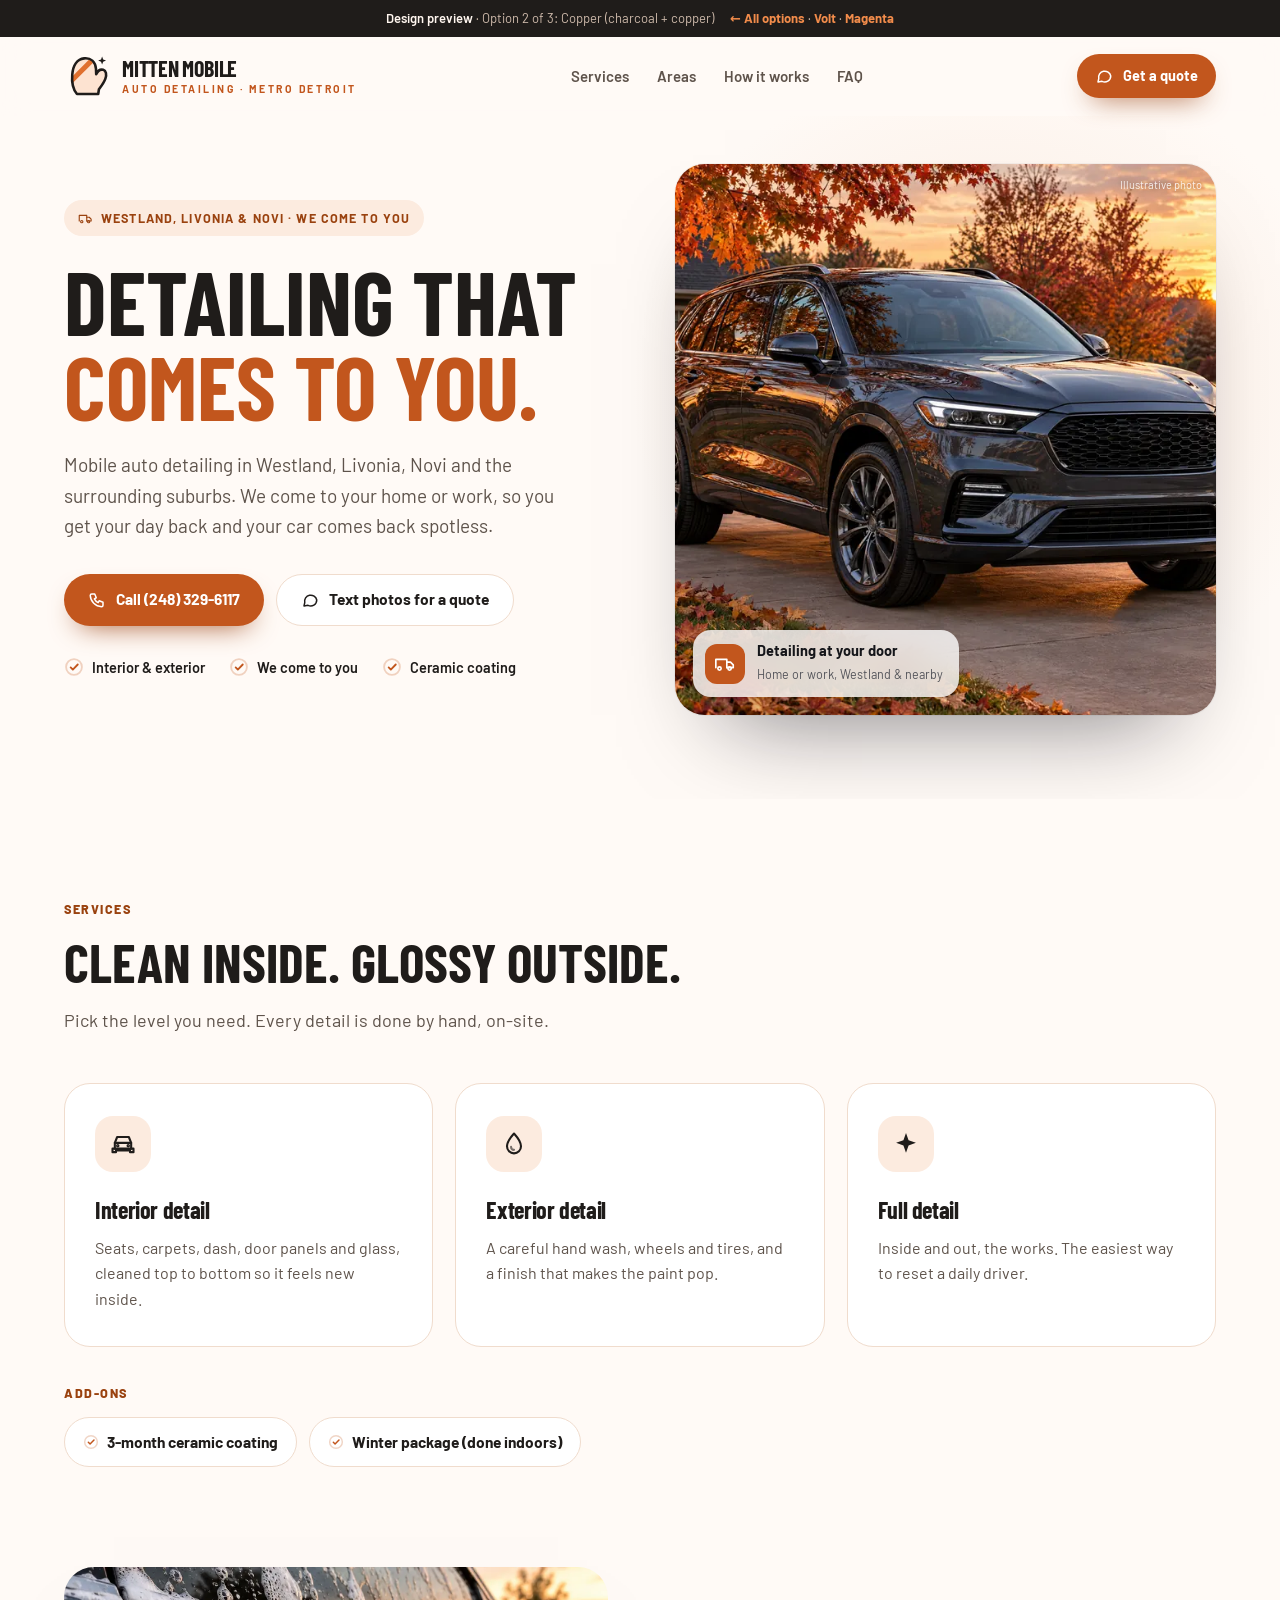
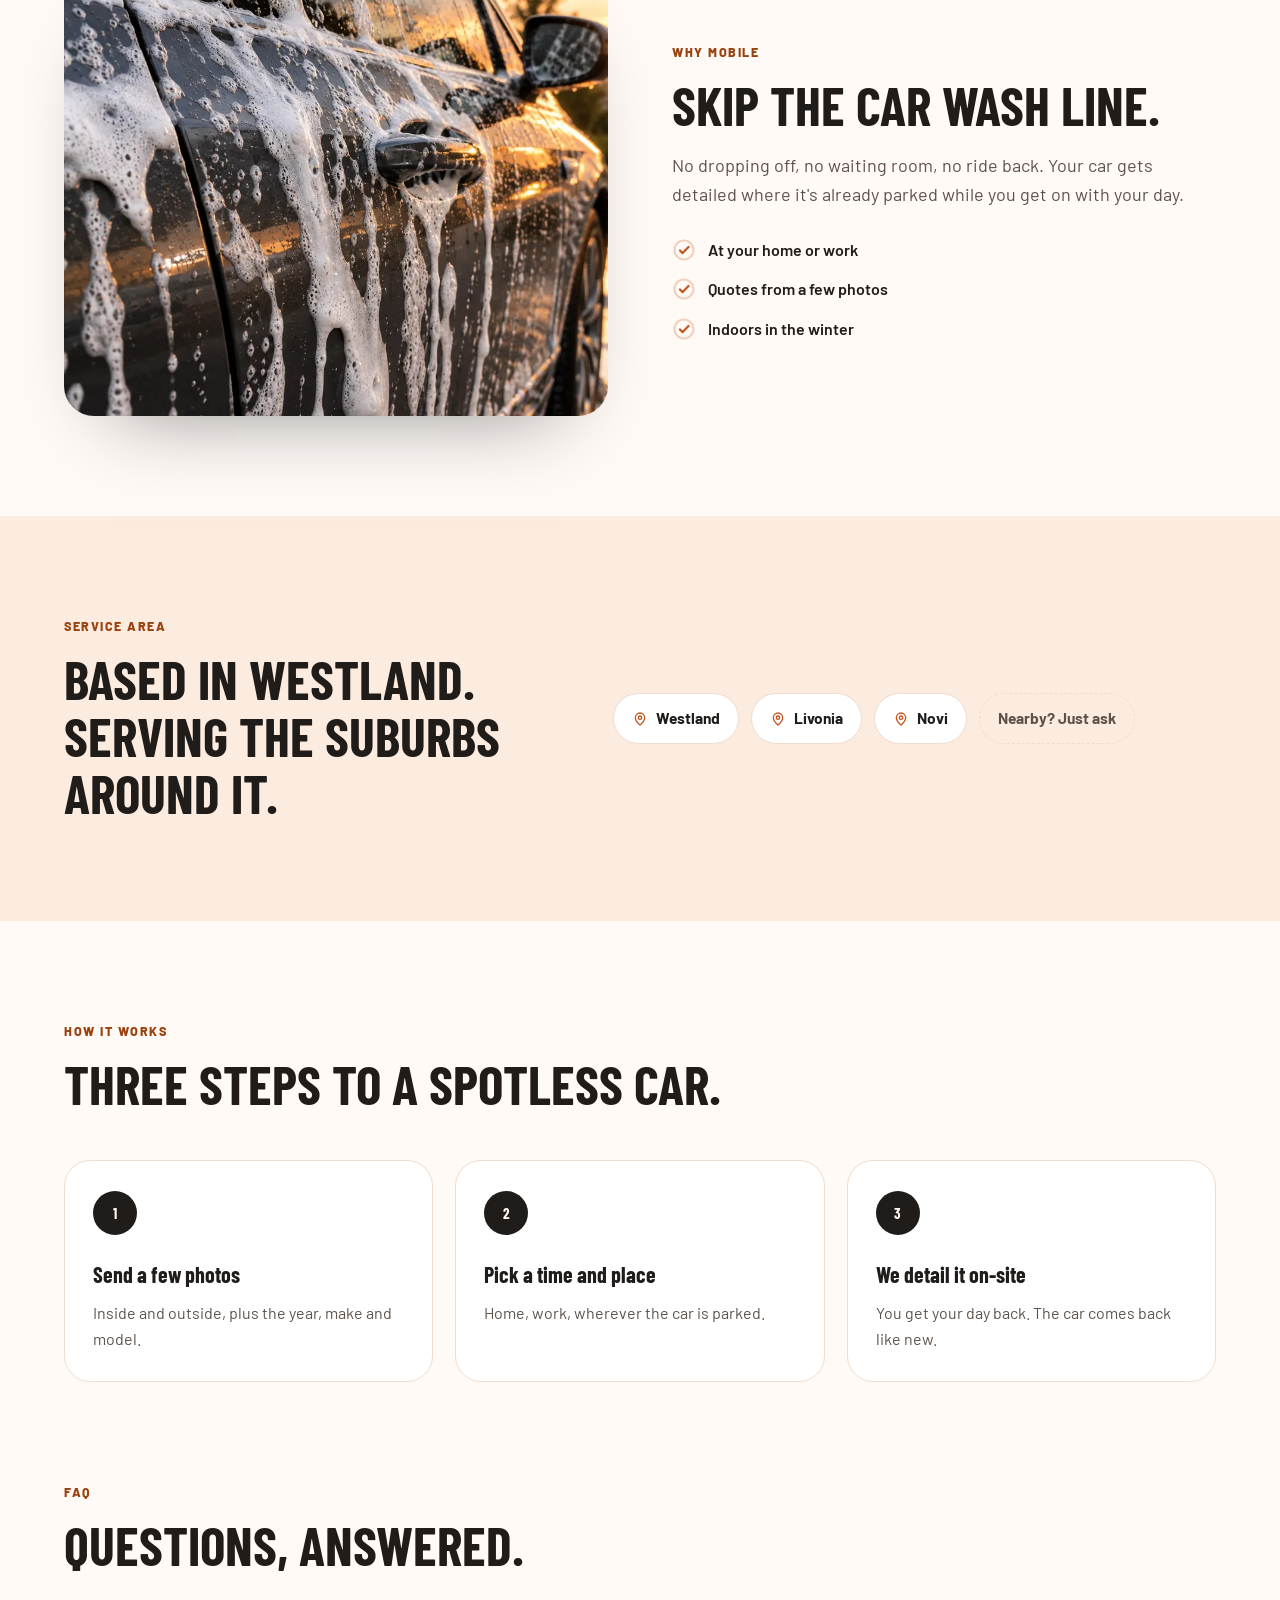
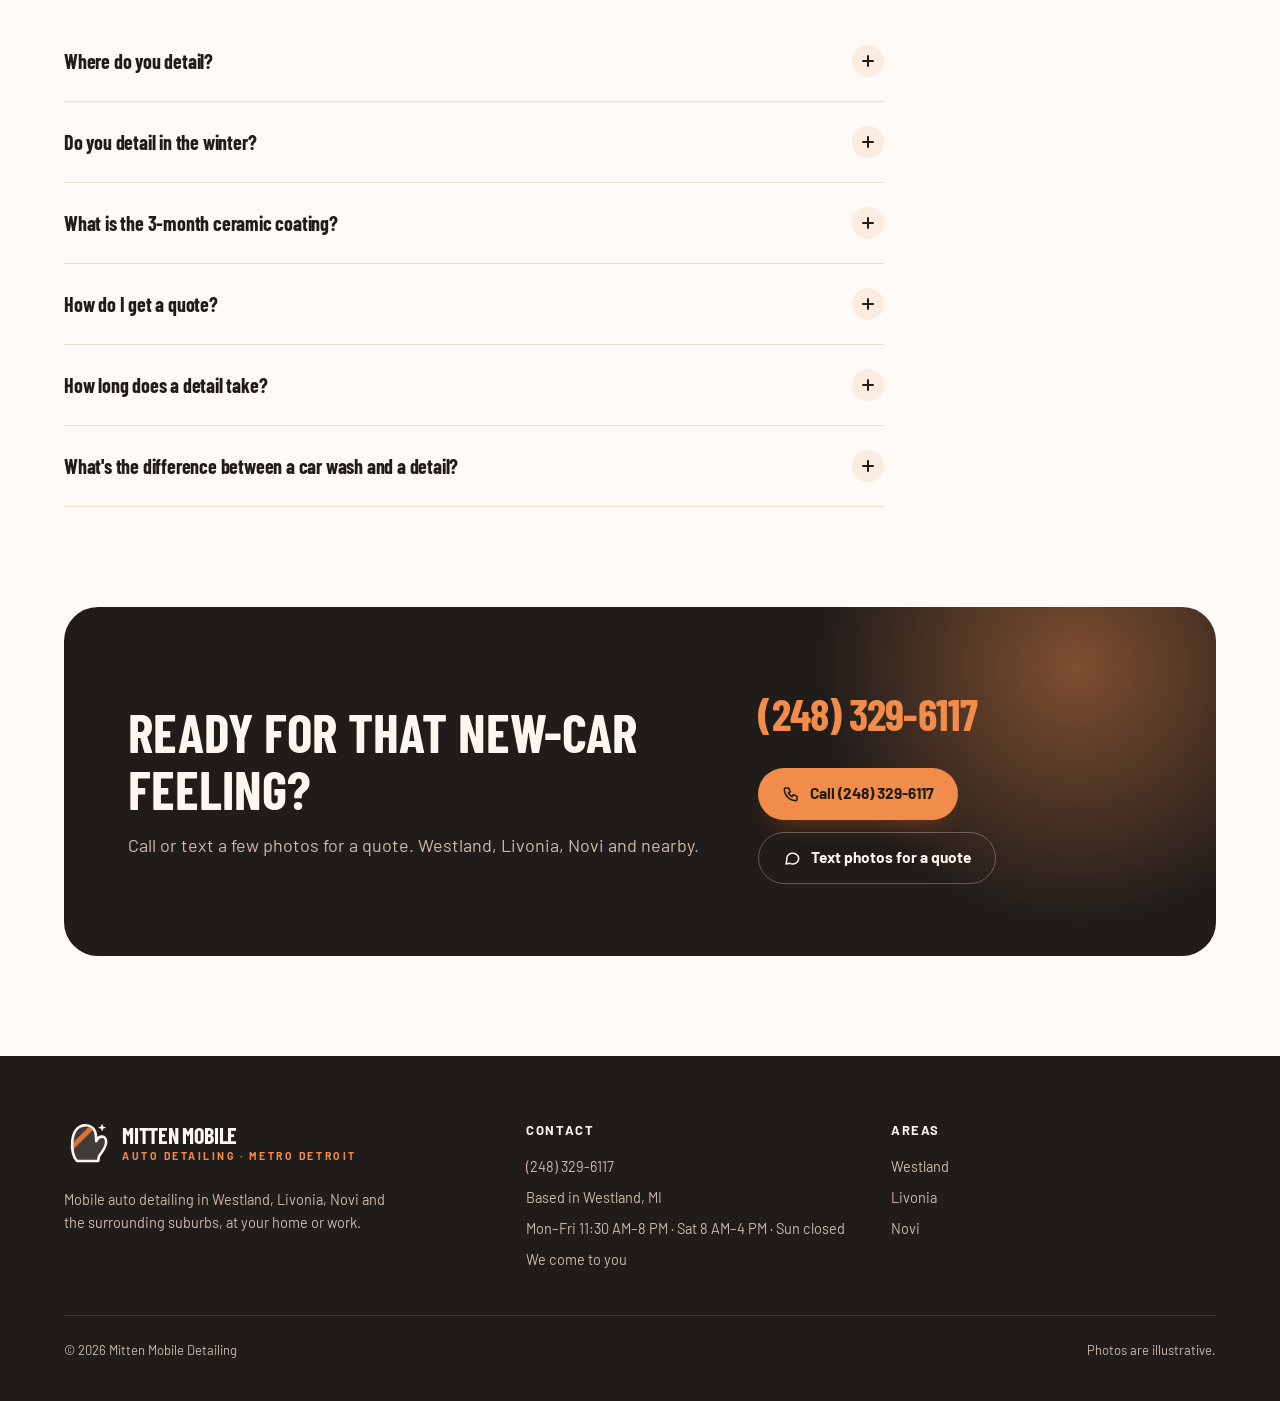
==== commit 1154cb45: "Real details from his GBP: phone, hours, suburbs (no Detroit), ceramic coating + winter package; pro" ====
--- a/copper.html
+++ b/copper.html
@@ -5,16 +5,16 @@
 <meta name="viewport" content="width=device-width, initial-scale=1, viewport-fit=cover">
 <meta name="robots" content="noindex, nofollow">
 <meta name="theme-color" content="#1f1c1a">
-<title>Mitten Mobile | Mobile Auto Detailing in Metro Detroit</title>
-<meta name="description" content="Mobile car detailing that comes to you, anywhere in Metro Detroit. Interior, exterior and full details, based in Westland, MI.">
+<title>Mitten Mobile Detailing | Mobile Auto Detailing in Westland, Livonia &amp; Novi</title>
+<meta name="description" content="Mobile car detailing that comes to you in Westland, Livonia, Novi and the surrounding suburbs. Interior, exterior and full details, ceramic coating, and an indoor winter package.">
 <link rel="preconnect" href="https://fonts.googleapis.com"><link rel="preconnect" href="https://fonts.gstatic.com" crossorigin>
 <link rel="stylesheet" href="https://fonts.googleapis.com/css2?family=Barlow+Condensed:wght@600;700&family=Barlow:wght@400;500;600;700&display=swap">
 <link rel="stylesheet" href="styles.css">
 <link rel="preload" as="image" href="assets/hero-copper-900.webp" fetchpriority="high">
 <script>document.documentElement.classList.add('js')</script>
 <script src="site.js" defer></script>
-<script type="application/ld+json">{"@context": "https://schema.org", "@type": "AutoWash", "name": "Mitten Mobile", "description": "Mobile auto detailing across Metro Detroit, based in Westland, Michigan: interior, exterior and full details at your home or work.", "address": {"@type": "PostalAddress", "addressLocality": "Westland", "addressRegion": "MI", "addressCountry": "US"}, "areaServed": [{"@type": "City", "name": "Westland"}, {"@type": "City", "name": "Livonia"}, {"@type": "City", "name": "Canton"}, {"@type": "City", "name": "Garden City"}, {"@type": "City", "name": "Dearborn"}, {"@type": "City", "name": "Plymouth"}, {"@type": "City", "name": "Wayne"}, {"@type": "City", "name": "Detroit"}, {"@type": "Place", "name": "Metro Detroit"}], "knowsAbout": ["Mobile auto detailing", "Interior detail", "Exterior detail", "Full detail", "Pet hair removal", "Seat and carpet shampoo", "Odor removal", "Headlight restoration", "Engine bay cleaning", "Wax and sealant"]}</script>
-<script type="application/ld+json">{"@context": "https://schema.org", "@type": "FAQPage", "mainEntity": [{"@type": "Question", "name": "Where do you detail?", "acceptedAnswer": {"@type": "Answer", "text": "Anywhere in Metro Detroit. Mitten Mobile is based in Westland and comes to your home or work, wherever the car is parked (with the property owner's OK). Farther out? Just ask."}}, {"@type": "Question", "name": "How do I get a quote?", "acceptedAnswer": {"@type": "Answer", "text": "Send a few photos of the inside and outside of your car, plus the year, make and model. That's enough for an accurate quote."}}, {"@type": "Question", "name": "How long does a detail take?", "acceptedAnswer": {"@type": "Answer", "text": "It depends on the size of the vehicle and its condition. You'll get a time estimate with your quote."}}, {"@type": "Question", "name": "What's the difference between a car wash and a detail?", "acceptedAnswer": {"@type": "Answer", "text": "A wash cleans the surface. A detail goes further, inside and out: seats, carpets, glass, wheels and the paint finish, done by hand."}}]}</script>
+<script type="application/ld+json">{"@context": "https://schema.org", "@type": "AutoWash", "name": "Mitten Mobile Detailing", "description": "Mobile auto detailing based in Westland, Michigan, serving Livonia, Novi and the surrounding suburbs: interior, exterior and full details, a 3-month ceramic coating, and an indoor winter package.", "address": {"@type": "PostalAddress", "addressLocality": "Westland", "addressRegion": "MI", "addressCountry": "US"}, "areaServed": [{"@type": "City", "name": "Westland"}, {"@type": "City", "name": "Livonia"}, {"@type": "City", "name": "Novi"}], "openingHoursSpecification": [{"@type": "OpeningHoursSpecification", "dayOfWeek": ["Monday", "Tuesday", "Wednesday", "Thursday", "Friday"], "opens": "11:30", "closes": "20:00"}, {"@type": "OpeningHoursSpecification", "dayOfWeek": ["Saturday"], "opens": "08:00", "closes": "16:00"}], "knowsAbout": ["Mobile auto detailing", "Interior detail", "Exterior detail", "Full detail", "3-month ceramic coating", "Winter package (done indoors)"], "telephone": "+12483296117"}</script>
+<script type="application/ld+json">{"@context": "https://schema.org", "@type": "FAQPage", "mainEntity": [{"@type": "Question", "name": "Where do you detail?", "acceptedAnswer": {"@type": "Answer", "text": "Mitten Mobile Detailing is based in Westland and serves Livonia, Novi and the surrounding suburbs. We come to your home or work, wherever the car is parked (with the property owner's OK). Not sure if you're in range? Just ask."}}, {"@type": "Question", "name": "Do you detail in the winter?", "acceptedAnswer": {"@type": "Answer", "text": "Yes. The winter package is done indoors, so nothing freezes, and your car still gets the full treatment when it's cold out."}}, {"@type": "Question", "name": "What is the 3-month ceramic coating?", "acceptedAnswer": {"@type": "Answer", "text": "An affordable ceramic coating that protects your paint and keeps it glossy, with water beading right off, for about three months. A great way to keep that freshly detailed look between details."}}, {"@type": "Question", "name": "How do I get a quote?", "acceptedAnswer": {"@type": "Answer", "text": "Send a few photos of the inside and outside of your car, plus the year, make and model. That's enough for an accurate quote."}}, {"@type": "Question", "name": "How long does a detail take?", "acceptedAnswer": {"@type": "Answer", "text": "It depends on the size of the vehicle and its condition. You'll get a time estimate with your quote."}}, {"@type": "Question", "name": "What's the difference between a car wash and a detail?", "acceptedAnswer": {"@type": "Answer", "text": "A wash cleans the surface. A detail goes further, inside and out: seats, carpets, glass, wheels and the paint finish, done by hand."}}]}</script>
 </head>
 <body class="p-copper">
 <a class="skip" href="#main">Skip to content</a>
@@ -34,15 +34,15 @@
 <main id="main">
 <section class="hero" id="top"><div class="wrap">
 <div class="hero-copy">
-<span class="eyebrow reveal"><svg viewBox="0 0 24 24" fill="none" stroke="currentColor" stroke-width="1.8" stroke-linecap="round" stroke-linejoin="round" aria-hidden="true"><path d="M2 16V7h12v9"/><path d="M14 10h4l3 3v3h-7"/><circle cx="6" cy="17" r="1.8"/><circle cx="17" cy="17" r="1.8"/></svg><span><span class="long">Westland &amp; Metro Detroit</span><span class="short">Metro Detroit</span> · We come to you</span></span>
+<span class="eyebrow reveal"><svg viewBox="0 0 24 24" fill="none" stroke="currentColor" stroke-width="1.8" stroke-linecap="round" stroke-linejoin="round" aria-hidden="true"><path d="M2 16V7h12v9"/><path d="M14 10h4l3 3v3h-7"/><circle cx="6" cy="17" r="1.8"/><circle cx="17" cy="17" r="1.8"/></svg><span><span class="long">Westland, Livonia &amp; Novi</span><span class="short">Westland &amp; nearby</span> · We come to you</span></span>
 <h1 class="reveal d1">Detailing that <em>comes to you.</em></h1>
-<p class="lede reveal d2">Mobile auto detailing anywhere in Metro Detroit. We come to your home or work, so you get your day back and your car comes back spotless.</p>
-<div class="cta-row reveal d2"><a class="btn btn-primary" href="#quote"><svg viewBox="0 0 24 24" fill="none" stroke="currentColor" stroke-width="2" stroke-linecap="round" stroke-linejoin="round" aria-hidden="true"><path d="M21 12a8 8 0 0 1-11.6 7.1L4 20l1-4.6A8 8 0 1 1 21 12Z"/></svg>Get a quote</a><a class="btn btn-ghost" href="#services">See services</a></div>
-<ul class="ticks reveal d2"><li><svg viewBox="0 0 24 24" fill="none" stroke="currentColor" stroke-width="2.2" stroke-linecap="round" stroke-linejoin="round" aria-hidden="true"><circle cx="12" cy="12" r="9.5" opacity=".25"/><path d="m8 12.5 2.6 2.6L16.5 9"/></svg>Interior &amp; exterior</li><li><svg viewBox="0 0 24 24" fill="none" stroke="currentColor" stroke-width="2.2" stroke-linecap="round" stroke-linejoin="round" aria-hidden="true"><circle cx="12" cy="12" r="9.5" opacity=".25"/><path d="m8 12.5 2.6 2.6L16.5 9"/></svg>We come to you</li><li><svg viewBox="0 0 24 24" fill="none" stroke="currentColor" stroke-width="2.2" stroke-linecap="round" stroke-linejoin="round" aria-hidden="true"><circle cx="12" cy="12" r="9.5" opacity=".25"/><path d="m8 12.5 2.6 2.6L16.5 9"/></svg>All of Metro Detroit</li></ul>
+<p class="lede reveal d2">Mobile auto detailing in Westland, Livonia, Novi and the surrounding suburbs. We come to your home or work, so you get your day back and your car comes back spotless.</p>
+<div class="cta-row reveal d2"><a class="btn btn-primary" href="tel:+12483296117"><svg viewBox="0 0 24 24" fill="none" stroke="currentColor" stroke-width="2" stroke-linecap="round" stroke-linejoin="round" aria-hidden="true"><path d="M5 4h4l2 5-2.5 1.5a11 11 0 0 0 5 5L15 13l5 2v4a2 2 0 0 1-2 2A16 16 0 0 1 3 6a2 2 0 0 1 2-2"/></svg>Call (248) 329-6117</a><a class="btn btn-ghost" href="sms:+12483296117"><svg viewBox="0 0 24 24" fill="none" stroke="currentColor" stroke-width="2" stroke-linecap="round" stroke-linejoin="round" aria-hidden="true"><path d="M21 12a8 8 0 0 1-11.6 7.1L4 20l1-4.6A8 8 0 1 1 21 12Z"/></svg>Text photos for a quote</a></div>
+<ul class="ticks reveal d2"><li><svg viewBox="0 0 24 24" fill="none" stroke="currentColor" stroke-width="2.2" stroke-linecap="round" stroke-linejoin="round" aria-hidden="true"><circle cx="12" cy="12" r="9.5" opacity=".25"/><path d="m8 12.5 2.6 2.6L16.5 9"/></svg>Interior &amp; exterior</li><li><svg viewBox="0 0 24 24" fill="none" stroke="currentColor" stroke-width="2.2" stroke-linecap="round" stroke-linejoin="round" aria-hidden="true"><circle cx="12" cy="12" r="9.5" opacity=".25"/><path d="m8 12.5 2.6 2.6L16.5 9"/></svg>We come to you</li><li><svg viewBox="0 0 24 24" fill="none" stroke="currentColor" stroke-width="2.2" stroke-linecap="round" stroke-linejoin="round" aria-hidden="true"><circle cx="12" cy="12" r="9.5" opacity=".25"/><path d="m8 12.5 2.6 2.6L16.5 9"/></svg>Ceramic coating</li></ul>
 </div>
 <figure class="hero-media reveal">
 <img src="assets/hero-copper-900.webp" srcset="assets/hero-copper-900.webp 900w, assets/hero-copper-1600.webp 1600w" sizes="(max-width: 980px) 100vw, 560px" width="1600" height="1195" alt="Freshly detailed charcoal SUV in a Michigan driveway in autumn light" fetchpriority="high">
-<div class="float-card"><span class="fc-icon"><svg viewBox="0 0 24 24" fill="none" stroke="currentColor" stroke-width="1.8" stroke-linecap="round" stroke-linejoin="round" aria-hidden="true"><path d="M2 16V7h12v9"/><path d="M14 10h4l3 3v3h-7"/><circle cx="6" cy="17" r="1.8"/><circle cx="17" cy="17" r="1.8"/></svg></span><div><strong>Detailing at your door</strong><span>Home or work, Metro Detroit</span></div></div>
+<div class="float-card"><span class="fc-icon"><svg viewBox="0 0 24 24" fill="none" stroke="currentColor" stroke-width="1.8" stroke-linecap="round" stroke-linejoin="round" aria-hidden="true"><path d="M2 16V7h12v9"/><path d="M14 10h4l3 3v3h-7"/><circle cx="6" cy="17" r="1.8"/><circle cx="17" cy="17" r="1.8"/></svg></span><div><strong>Detailing at your door</strong><span>Home or work, Westland &amp; nearby</span></div></div>
 <figcaption>Illustrative photo</figcaption>
 </figure>
 </div></section>
@@ -50,18 +50,18 @@
 <section class="section" id="services"><div class="wrap">
 <div class="section-head reveal"><p class="kicker">Services</p><h2>Clean inside. Glossy outside.</h2><p>Pick the level you need. Every detail is done by hand, on-site.</p></div>
 <div class="cards"><article class="card reveal"><div class="ic"><svg viewBox="0 0 24 24" fill="none" stroke="currentColor" stroke-width="1.8" stroke-linecap="round" stroke-linejoin="round" aria-hidden="true"><path d="M5 16V11l2-5h10l2 5v5"/><path d="M3 16h18v3h-3v-1.5H6V19H3z"/><path d="M5 11h14"/><circle cx="7.5" cy="13.5" r=".6"/><circle cx="16.5" cy="13.5" r=".6"/></svg></div><h3>Interior detail</h3><p>Seats, carpets, dash, door panels and glass, cleaned top to bottom so it feels new inside.</p></article><article class="card reveal d1"><div class="ic"><svg viewBox="0 0 24 24" fill="none" stroke="currentColor" stroke-width="1.8" stroke-linecap="round" stroke-linejoin="round" aria-hidden="true"><path d="M12 3s-6 6.6-6 11a6 6 0 0 0 12 0c0-4.4-6-11-6-11z"/><path d="M9.5 14.5a2.6 2.6 0 0 0 2.5 2.5" opacity=".6"/></svg></div><h3>Exterior detail</h3><p>A careful hand wash, wheels and tires, and a finish that makes the paint pop.</p></article><article class="card reveal d2"><div class="ic"><svg viewBox="0 0 24 24" fill="currentColor" aria-hidden="true"><path d="M12 2.5l2.2 6.3 6.3 2.2-6.3 2.2L12 19.5l-2.2-6.3L3.5 11l6.3-2.2Z"/></svg></div><h3>Full detail</h3><p>Inside and out, the works. The easiest way to reset a daily driver.</p></article></div>
-<div class="specialty reveal"><p class="kicker">Add-ons</p><div class="pills"><span class="pill"><svg viewBox="0 0 24 24" fill="none" stroke="currentColor" stroke-width="2.2" stroke-linecap="round" stroke-linejoin="round" aria-hidden="true"><circle cx="12" cy="12" r="9.5" opacity=".25"/><path d="m8 12.5 2.6 2.6L16.5 9"/></svg>Pet hair removal</span><span class="pill"><svg viewBox="0 0 24 24" fill="none" stroke="currentColor" stroke-width="2.2" stroke-linecap="round" stroke-linejoin="round" aria-hidden="true"><circle cx="12" cy="12" r="9.5" opacity=".25"/><path d="m8 12.5 2.6 2.6L16.5 9"/></svg>Seat and carpet shampoo</span><span class="pill"><svg viewBox="0 0 24 24" fill="none" stroke="currentColor" stroke-width="2.2" stroke-linecap="round" stroke-linejoin="round" aria-hidden="true"><circle cx="12" cy="12" r="9.5" opacity=".25"/><path d="m8 12.5 2.6 2.6L16.5 9"/></svg>Odor removal</span><span class="pill"><svg viewBox="0 0 24 24" fill="none" stroke="currentColor" stroke-width="2.2" stroke-linecap="round" stroke-linejoin="round" aria-hidden="true"><circle cx="12" cy="12" r="9.5" opacity=".25"/><path d="m8 12.5 2.6 2.6L16.5 9"/></svg>Headlight restoration</span><span class="pill"><svg viewBox="0 0 24 24" fill="none" stroke="currentColor" stroke-width="2.2" stroke-linecap="round" stroke-linejoin="round" aria-hidden="true"><circle cx="12" cy="12" r="9.5" opacity=".25"/><path d="m8 12.5 2.6 2.6L16.5 9"/></svg>Engine bay cleaning</span><span class="pill"><svg viewBox="0 0 24 24" fill="none" stroke="currentColor" stroke-width="2.2" stroke-linecap="round" stroke-linejoin="round" aria-hidden="true"><circle cx="12" cy="12" r="9.5" opacity=".25"/><path d="m8 12.5 2.6 2.6L16.5 9"/></svg>Wax and sealant</span></div></div>
+<div class="specialty reveal"><p class="kicker">Add-ons</p><div class="pills"><span class="pill"><svg viewBox="0 0 24 24" fill="none" stroke="currentColor" stroke-width="2.2" stroke-linecap="round" stroke-linejoin="round" aria-hidden="true"><circle cx="12" cy="12" r="9.5" opacity=".25"/><path d="m8 12.5 2.6 2.6L16.5 9"/></svg>3-month ceramic coating</span><span class="pill"><svg viewBox="0 0 24 24" fill="none" stroke="currentColor" stroke-width="2.2" stroke-linecap="round" stroke-linejoin="round" aria-hidden="true"><circle cx="12" cy="12" r="9.5" opacity=".25"/><path d="m8 12.5 2.6 2.6L16.5 9"/></svg>Winter package (done indoors)</span></div></div>
 </div></section>
 
 <section class="section" style="padding-top:0"><div class="wrap split">
 <div class="split-media reveal"><img src="assets/detail-copper-1000.webp" width="1000" height="753" loading="lazy" alt="Foam sliding down a charcoal car door during a hand wash"></div>
 <div class="reveal d1"><p class="kicker">Why mobile</p><h2>Skip the car wash line.</h2><p class="body">No dropping off, no waiting room, no ride back. Your car gets detailed where it's already parked while you get on with your day.</p>
-<ul class="checks"><li><svg viewBox="0 0 24 24" fill="none" stroke="currentColor" stroke-width="2.2" stroke-linecap="round" stroke-linejoin="round" aria-hidden="true"><circle cx="12" cy="12" r="9.5" opacity=".25"/><path d="m8 12.5 2.6 2.6L16.5 9"/></svg>At your home or work</li><li><svg viewBox="0 0 24 24" fill="none" stroke="currentColor" stroke-width="2.2" stroke-linecap="round" stroke-linejoin="round" aria-hidden="true"><circle cx="12" cy="12" r="9.5" opacity=".25"/><path d="m8 12.5 2.6 2.6L16.5 9"/></svg>Quotes from a few photos</li><li><svg viewBox="0 0 24 24" fill="none" stroke="currentColor" stroke-width="2.2" stroke-linecap="round" stroke-linejoin="round" aria-hidden="true"><circle cx="12" cy="12" r="9.5" opacity=".25"/><path d="m8 12.5 2.6 2.6L16.5 9"/></svg>Anywhere in Metro Detroit</li></ul></div>
+<ul class="checks"><li><svg viewBox="0 0 24 24" fill="none" stroke="currentColor" stroke-width="2.2" stroke-linecap="round" stroke-linejoin="round" aria-hidden="true"><circle cx="12" cy="12" r="9.5" opacity=".25"/><path d="m8 12.5 2.6 2.6L16.5 9"/></svg>At your home or work</li><li><svg viewBox="0 0 24 24" fill="none" stroke="currentColor" stroke-width="2.2" stroke-linecap="round" stroke-linejoin="round" aria-hidden="true"><circle cx="12" cy="12" r="9.5" opacity=".25"/><path d="m8 12.5 2.6 2.6L16.5 9"/></svg>Quotes from a few photos</li><li><svg viewBox="0 0 24 24" fill="none" stroke="currentColor" stroke-width="2.2" stroke-linecap="round" stroke-linejoin="round" aria-hidden="true"><circle cx="12" cy="12" r="9.5" opacity=".25"/><path d="m8 12.5 2.6 2.6L16.5 9"/></svg>Indoors in the winter</li></ul></div>
 </div></section>
 
 <section class="section areas" id="areas"><div class="wrap">
-<div class="reveal"><p class="kicker">Service area</p><h2>All of Metro Detroit. Based in Westland.</h2></div>
-<div class="pills reveal d1"><span class="pill"><svg viewBox="0 0 24 24" fill="none" stroke="currentColor" stroke-width="2" stroke-linecap="round" stroke-linejoin="round" aria-hidden="true"><path d="M19 10c0 5-7 11-7 11S5 15 5 10a7 7 0 1 1 14 0Z"/><circle cx="12" cy="10" r="2.5"/></svg>Westland</span><span class="pill"><svg viewBox="0 0 24 24" fill="none" stroke="currentColor" stroke-width="2" stroke-linecap="round" stroke-linejoin="round" aria-hidden="true"><path d="M19 10c0 5-7 11-7 11S5 15 5 10a7 7 0 1 1 14 0Z"/><circle cx="12" cy="10" r="2.5"/></svg>Livonia</span><span class="pill"><svg viewBox="0 0 24 24" fill="none" stroke="currentColor" stroke-width="2" stroke-linecap="round" stroke-linejoin="round" aria-hidden="true"><path d="M19 10c0 5-7 11-7 11S5 15 5 10a7 7 0 1 1 14 0Z"/><circle cx="12" cy="10" r="2.5"/></svg>Canton</span><span class="pill"><svg viewBox="0 0 24 24" fill="none" stroke="currentColor" stroke-width="2" stroke-linecap="round" stroke-linejoin="round" aria-hidden="true"><path d="M19 10c0 5-7 11-7 11S5 15 5 10a7 7 0 1 1 14 0Z"/><circle cx="12" cy="10" r="2.5"/></svg>Garden City</span><span class="pill"><svg viewBox="0 0 24 24" fill="none" stroke="currentColor" stroke-width="2" stroke-linecap="round" stroke-linejoin="round" aria-hidden="true"><path d="M19 10c0 5-7 11-7 11S5 15 5 10a7 7 0 1 1 14 0Z"/><circle cx="12" cy="10" r="2.5"/></svg>Dearborn</span><span class="pill"><svg viewBox="0 0 24 24" fill="none" stroke="currentColor" stroke-width="2" stroke-linecap="round" stroke-linejoin="round" aria-hidden="true"><path d="M19 10c0 5-7 11-7 11S5 15 5 10a7 7 0 1 1 14 0Z"/><circle cx="12" cy="10" r="2.5"/></svg>Plymouth</span><span class="pill"><svg viewBox="0 0 24 24" fill="none" stroke="currentColor" stroke-width="2" stroke-linecap="round" stroke-linejoin="round" aria-hidden="true"><path d="M19 10c0 5-7 11-7 11S5 15 5 10a7 7 0 1 1 14 0Z"/><circle cx="12" cy="10" r="2.5"/></svg>Wayne</span><span class="pill"><svg viewBox="0 0 24 24" fill="none" stroke="currentColor" stroke-width="2" stroke-linecap="round" stroke-linejoin="round" aria-hidden="true"><path d="M19 10c0 5-7 11-7 11S5 15 5 10a7 7 0 1 1 14 0Z"/><circle cx="12" cy="10" r="2.5"/></svg>Detroit</span><span class="pill more">Farther out? Just ask</span></div>
+<div class="reveal"><p class="kicker">Service area</p><h2>Based in Westland. Serving the suburbs around it.</h2></div>
+<div class="pills reveal d1"><span class="pill"><svg viewBox="0 0 24 24" fill="none" stroke="currentColor" stroke-width="2" stroke-linecap="round" stroke-linejoin="round" aria-hidden="true"><path d="M19 10c0 5-7 11-7 11S5 15 5 10a7 7 0 1 1 14 0Z"/><circle cx="12" cy="10" r="2.5"/></svg>Westland</span><span class="pill"><svg viewBox="0 0 24 24" fill="none" stroke="currentColor" stroke-width="2" stroke-linecap="round" stroke-linejoin="round" aria-hidden="true"><path d="M19 10c0 5-7 11-7 11S5 15 5 10a7 7 0 1 1 14 0Z"/><circle cx="12" cy="10" r="2.5"/></svg>Livonia</span><span class="pill"><svg viewBox="0 0 24 24" fill="none" stroke="currentColor" stroke-width="2" stroke-linecap="round" stroke-linejoin="round" aria-hidden="true"><path d="M19 10c0 5-7 11-7 11S5 15 5 10a7 7 0 1 1 14 0Z"/><circle cx="12" cy="10" r="2.5"/></svg>Novi</span><span class="pill more">Nearby? Just ask</span></div>
 </div></section>
 
 <section class="section" id="how"><div class="wrap">
@@ -75,12 +75,12 @@
 
 <section class="section" id="faq" style="padding-top:0"><div class="wrap">
 <div class="section-head reveal"><p class="kicker">FAQ</p><h2>Questions, answered.</h2></div>
-<div class="faq reveal"><details><summary>Where do you detail?<span class="pm" aria-hidden="true"></span></summary><p>Anywhere in Metro Detroit. Mitten Mobile is based in Westland and comes to your home or work, wherever the car is parked (with the property owner&#x27;s OK). Farther out? Just ask.</p></details><details><summary>How do I get a quote?<span class="pm" aria-hidden="true"></span></summary><p>Send a few photos of the inside and outside of your car, plus the year, make and model. That&#x27;s enough for an accurate quote.</p></details><details><summary>How long does a detail take?<span class="pm" aria-hidden="true"></span></summary><p>It depends on the size of the vehicle and its condition. You&#x27;ll get a time estimate with your quote.</p></details><details><summary>What&#x27;s the difference between a car wash and a detail?<span class="pm" aria-hidden="true"></span></summary><p>A wash cleans the surface. A detail goes further, inside and out: seats, carpets, glass, wheels and the paint finish, done by hand.</p></details></div>
+<div class="faq reveal"><details><summary>Where do you detail?<span class="pm" aria-hidden="true"></span></summary><p>Mitten Mobile Detailing is based in Westland and serves Livonia, Novi and the surrounding suburbs. We come to your home or work, wherever the car is parked (with the property owner&#x27;s OK). Not sure if you&#x27;re in range? Just ask.</p></details><details><summary>Do you detail in the winter?<span class="pm" aria-hidden="true"></span></summary><p>Yes. The winter package is done indoors, so nothing freezes, and your car still gets the full treatment when it&#x27;s cold out.</p></details><details><summary>What is the 3-month ceramic coating?<span class="pm" aria-hidden="true"></span></summary><p>An affordable ceramic coating that protects your paint and keeps it glossy, with water beading right off, for about three months. A great way to keep that freshly detailed look between details.</p></details><details><summary>How do I get a quote?<span class="pm" aria-hidden="true"></span></summary><p>Send a few photos of the inside and outside of your car, plus the year, make and model. That&#x27;s enough for an accurate quote.</p></details><details><summary>How long does a detail take?<span class="pm" aria-hidden="true"></span></summary><p>It depends on the size of the vehicle and its condition. You&#x27;ll get a time estimate with your quote.</p></details><details><summary>What&#x27;s the difference between a car wash and a detail?<span class="pm" aria-hidden="true"></span></summary><p>A wash cleans the surface. A detail goes further, inside and out: seats, carpets, glass, wheels and the paint finish, done by hand.</p></details></div>
 </div></section>
 
 <section class="wrap" id="quote"><div class="cta-band reveal">
-<div><h2>Ready for that new-car feeling?</h2><p>Send a few photos for a quote. Anywhere in Metro Detroit.</p></div>
-<div><span class="phone placeholder">Phone number here</span><div class="cta-actions"><span class="note">Call, text and Facebook buttons go here before launch.</span></div></div>
+<div><h2>Ready for that new-car feeling?</h2><p>Call or text a few photos for a quote. Westland, Livonia, Novi and nearby.</p></div>
+<div><a class="phone" href="tel:+12483296117">(248) 329-6117</a><div class="cta-actions"><a class="btn btn-primary" href="tel:+12483296117"><svg viewBox="0 0 24 24" fill="none" stroke="currentColor" stroke-width="2" stroke-linecap="round" stroke-linejoin="round" aria-hidden="true"><path d="M5 4h4l2 5-2.5 1.5a11 11 0 0 0 5 5L15 13l5 2v4a2 2 0 0 1-2 2A16 16 0 0 1 3 6a2 2 0 0 1 2-2"/></svg>Call (248) 329-6117</a><a class="btn btn-ghost" href="sms:+12483296117"><svg viewBox="0 0 24 24" fill="none" stroke="currentColor" stroke-width="2" stroke-linecap="round" stroke-linejoin="round" aria-hidden="true"><path d="M21 12a8 8 0 0 1-11.6 7.1L4 20l1-4.6A8 8 0 1 1 21 12Z"/></svg>Text photos for a quote</a></div></div>
 </div></section>
 </main>
 
@@ -93,12 +93,12 @@
 <path class="gleam" d="M-20 64 12 0h7L-13 64Z" fill="#fff" opacity=".85"/></g>
 <path d="M18 57C13 51 10.5 41 11.5 30C12.5 17 18.5 8.5 28 7.5C37.5 6.5 43.5 12.5 44.5 22L44.8 29.5C47 24.8 50.8 22.3 54.6 23.4C58.6 24.6 59.6 30 57.6 35.6C55.6 41.4 51.6 46.4 48.6 50.4L47.6 57Z" fill="none" style="stroke:var(--l-ink)" stroke-width="3.6" stroke-linejoin="round"/>
 <path class="spark" d="M53 5l1.5 4 4 1.5-4 1.5-1.5 4-1.5-4-4-1.5 4-1.5Z" style="fill:var(--l-ink)"/>
-</svg><span class="wm"><span class="wm-1">Mitten Mobile</span><span class="wm-2">Auto Detailing · Metro Detroit</span></span></a><p>Mobile auto detailing across Metro Detroit: interior, exterior and full details at your home or work.</p></div>
-<div><h4>Contact</h4><ul><li>Phone number here</li><li>Based in Westland, MI</li><li>We come to you</li></ul></div>
-<div><h4>Areas</h4><ul><li>Westland</li><li>Livonia</li><li>Canton</li><li>Garden City</li><li>Dearborn</li><li>Plymouth</li><li>Wayne</li><li>Detroit</li></ul></div>
+</svg><span class="wm"><span class="wm-1">Mitten Mobile</span><span class="wm-2">Auto Detailing · Metro Detroit</span></span></a><p>Mobile auto detailing in Westland, Livonia, Novi and the surrounding suburbs, at your home or work.</p></div>
+<div><h4>Contact</h4><ul><li>(248) 329-6117</li><li>Based in Westland, MI</li><li>Mon–Fri 11:30 AM–8 PM · Sat 8 AM–4 PM · Sun closed</li><li>We come to you</li></ul></div>
+<div><h4>Areas</h4><ul><li>Westland</li><li>Livonia</li><li>Novi</li></ul></div>
 </div>
-<div class="fine"><span>© <span data-year>2026</span> Mitten Mobile</span><span>Photos are illustrative.</span></div>
+<div class="fine"><span>© <span data-year>2026</span> Mitten Mobile Detailing</span><span>Photos are illustrative.</span></div>
 </div></footer>
-
+<div class="callbar"><a class="btn btn-primary" href="tel:+12483296117"><svg viewBox="0 0 24 24" fill="none" stroke="currentColor" stroke-width="2" stroke-linecap="round" stroke-linejoin="round" aria-hidden="true"><path d="M5 4h4l2 5-2.5 1.5a11 11 0 0 0 5 5L15 13l5 2v4a2 2 0 0 1-2 2A16 16 0 0 1 3 6a2 2 0 0 1 2-2"/></svg>Call</a><a class="btn btn-ghost" href="sms:+12483296117"><svg viewBox="0 0 24 24" fill="none" stroke="currentColor" stroke-width="2" stroke-linecap="round" stroke-linejoin="round" aria-hidden="true"><path d="M21 12a8 8 0 0 1-11.6 7.1L4 20l1-4.6A8 8 0 1 1 21 12Z"/></svg>Text</a></div>
 </body>
 </html>
--- a/styles.css
+++ b/styles.css
@@ -36,6 +36,8 @@
 .top .wrap{display:flex;align-items:center;justify-content:space-between;gap:20px;height:78px}
 .brand{display:inline-flex;align-items:center;gap:12px;text-decoration:none;color:var(--l-ink)}
 .brand .mark{width:46px;height:46px;flex:none}
+.brand-img img{height:76px;width:auto;display:block}
+.foot .brand-img img{height:120px}
 .wm{display:flex;flex-direction:column;line-height:1;white-space:nowrap}
 .wm-1{font-family:var(--f-display);font-weight:var(--h-weight);font-size:22px;letter-spacing:-.01em}
 .wm-2{font-family:var(--f-body);font-size:10.5px;font-weight:700;letter-spacing:.24em;text-transform:uppercase;margin-top:5px;color:var(--wm2)}
@@ -182,6 +184,7 @@
   .wrap{padding:0 18px}
   .top .wrap{height:68px}
   .brand .mark{width:40px;height:40px}
+  .brand-img img{height:56px}
   .wm-1{font-size:19px}.p-volt .wm-1{font-size:17px}.p-magenta .wm-1{font-size:21px}
   .wm-2{font-size:9.5px;letter-spacing:.2em}
   .top .btn-sm{display:none}
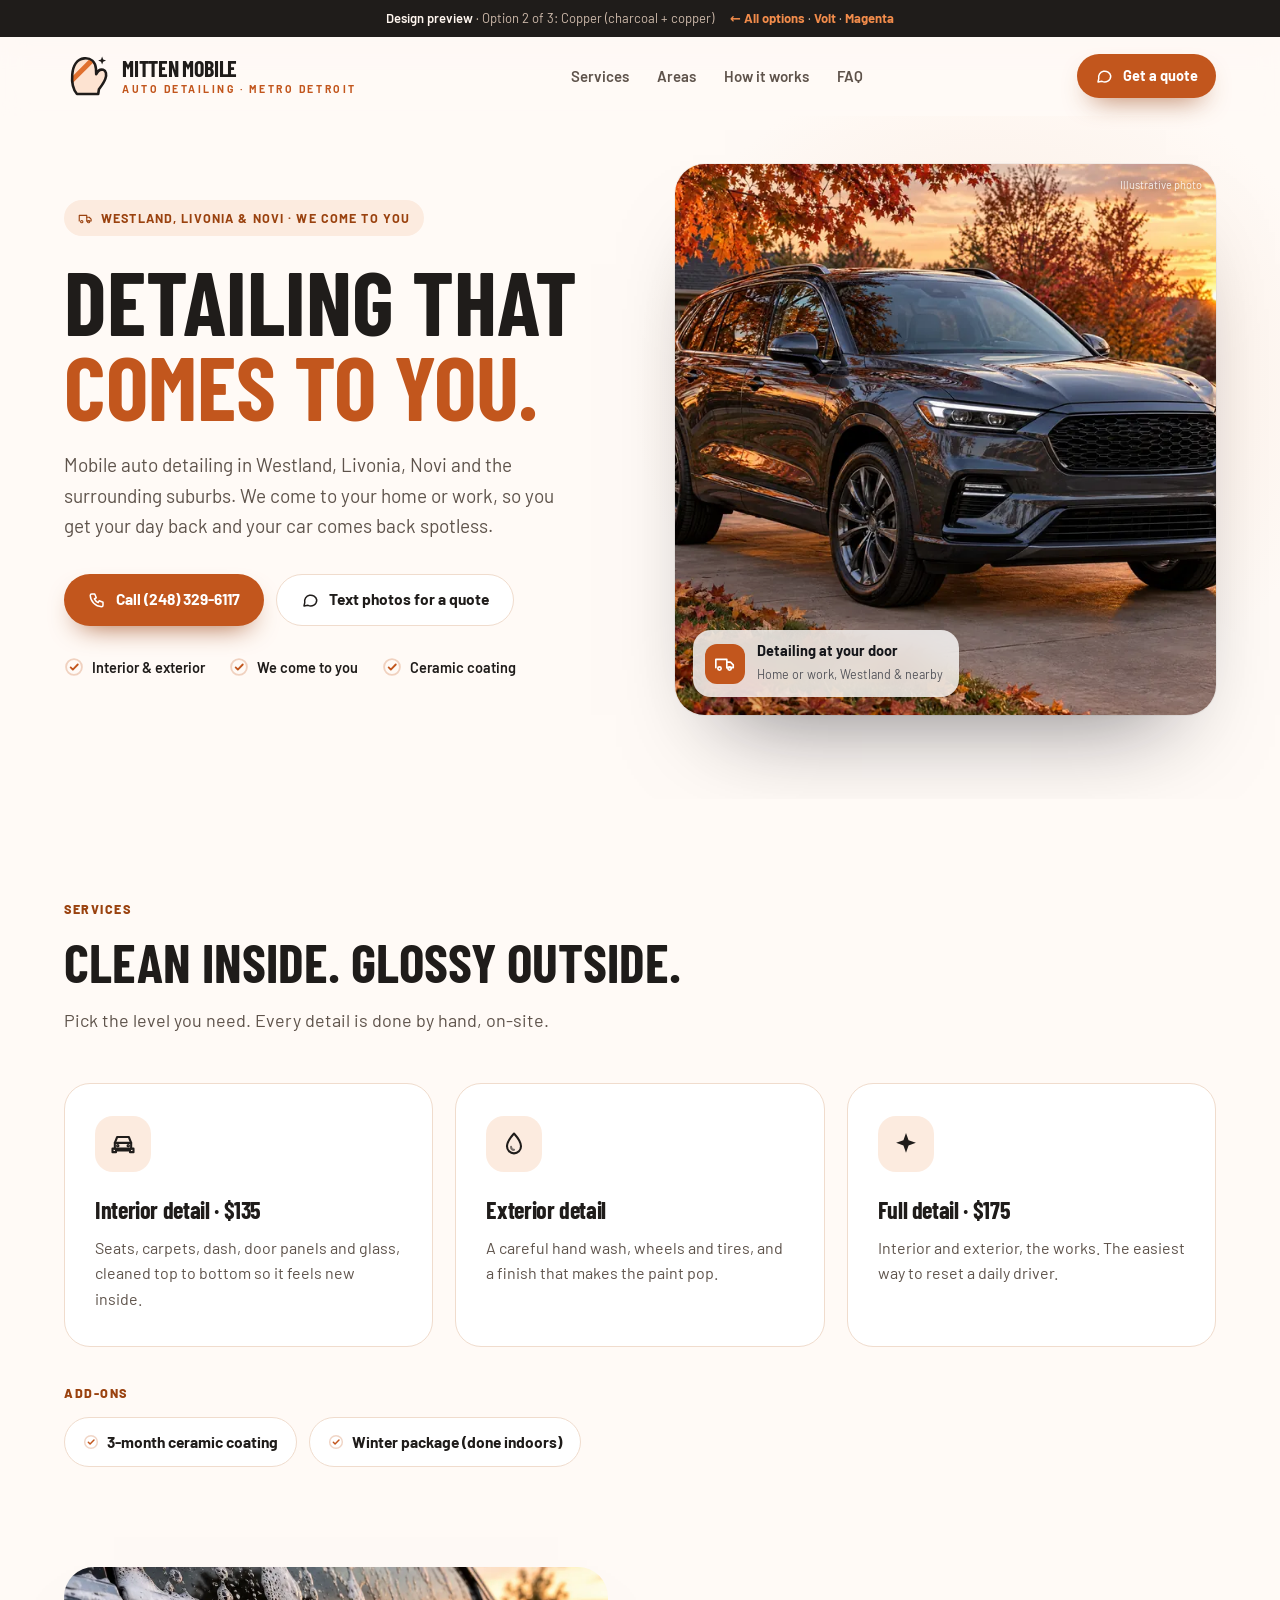
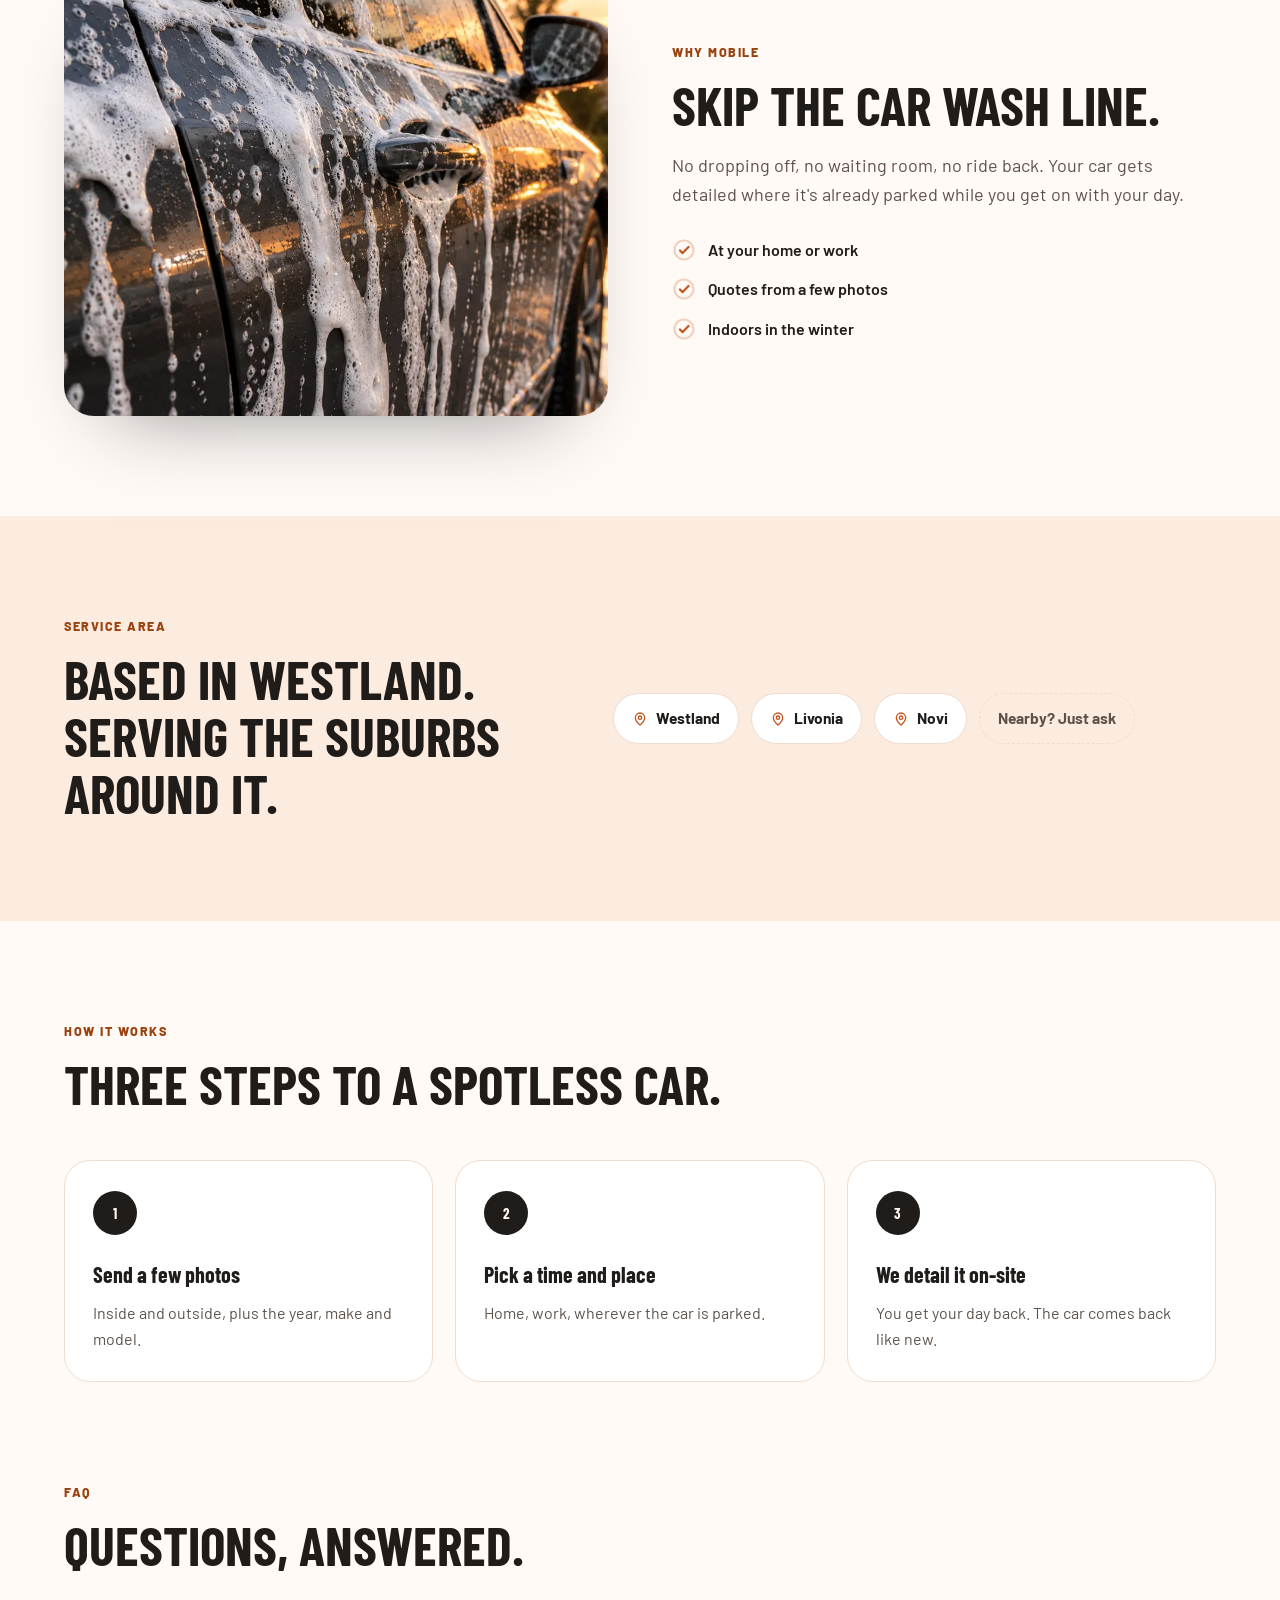
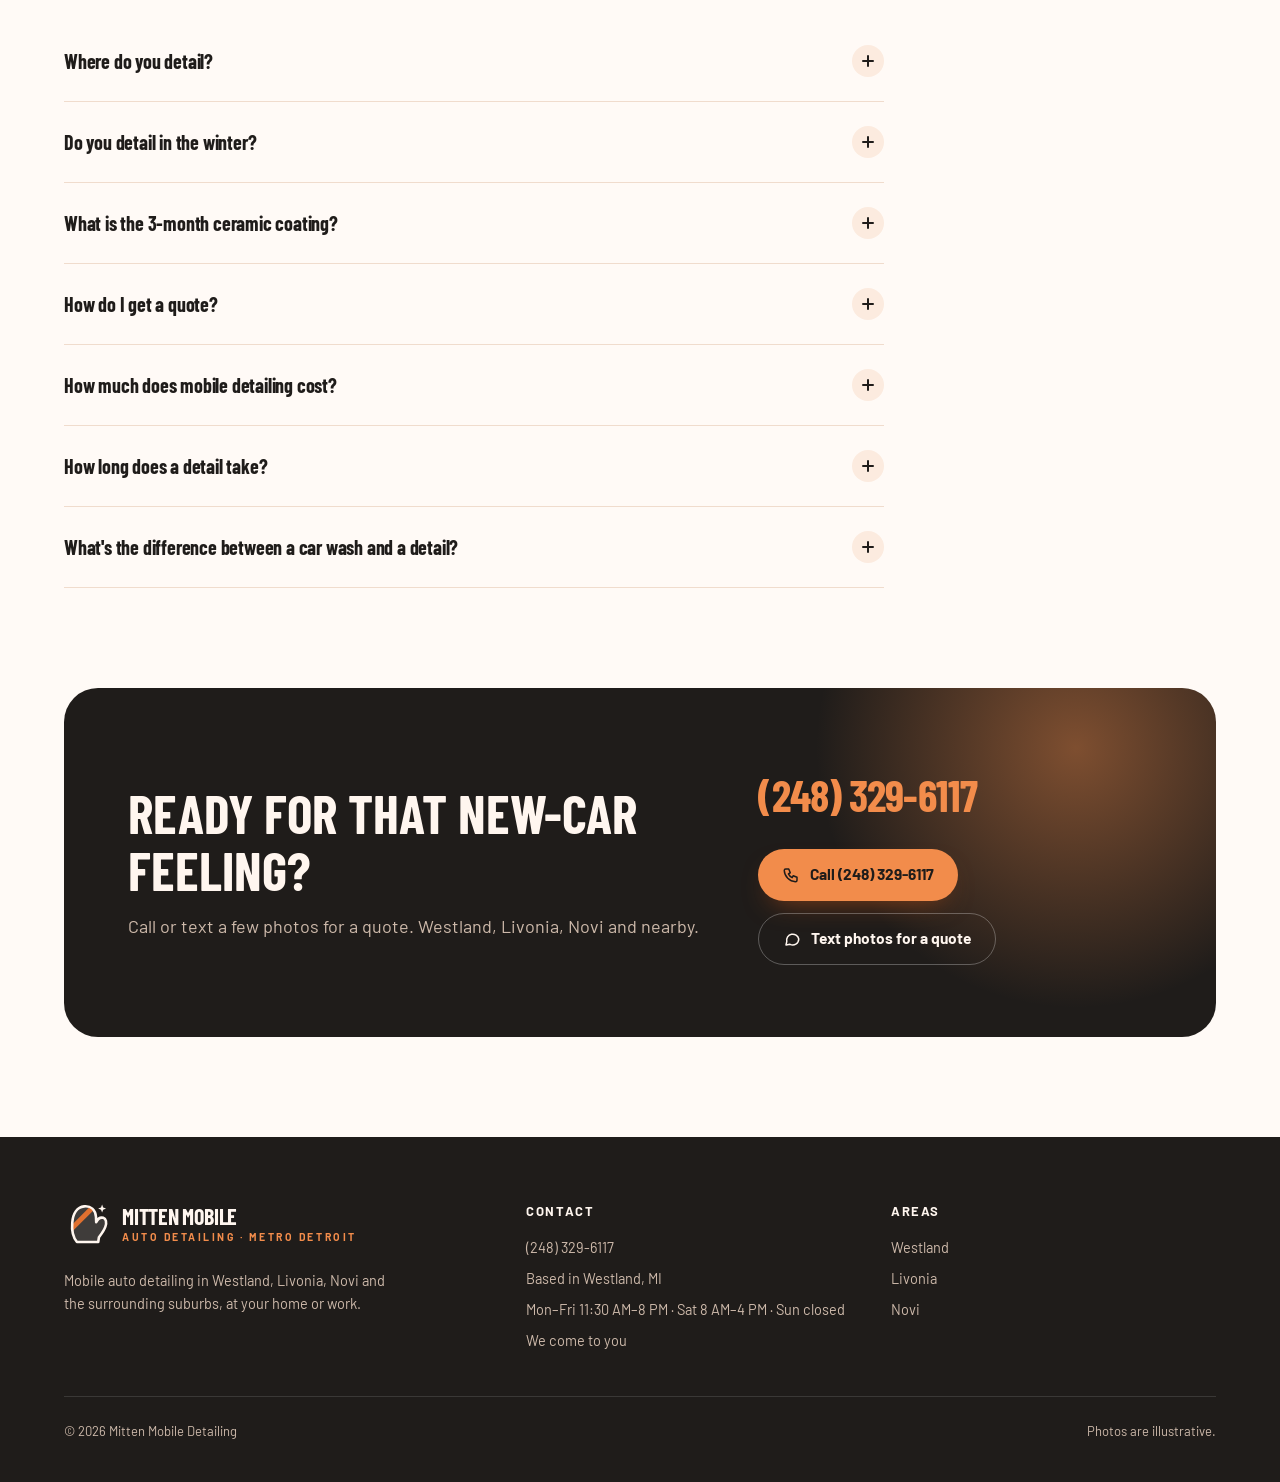
==== commit f5433edd: "Prices from his FB; FAQ cost answer; FB cover + business cards + QR Co-Authored-By: Claude Opus 5.5 " ====
--- a/copper.html
+++ b/copper.html
@@ -14,7 +14,7 @@
 <script>document.documentElement.classList.add('js')</script>
 <script src="site.js" defer></script>
 <script type="application/ld+json">{"@context": "https://schema.org", "@type": "AutoWash", "name": "Mitten Mobile Detailing", "description": "Mobile auto detailing based in Westland, Michigan, serving Livonia, Novi and the surrounding suburbs: interior, exterior and full details, a 3-month ceramic coating, and an indoor winter package.", "address": {"@type": "PostalAddress", "addressLocality": "Westland", "addressRegion": "MI", "addressCountry": "US"}, "areaServed": [{"@type": "City", "name": "Westland"}, {"@type": "City", "name": "Livonia"}, {"@type": "City", "name": "Novi"}], "openingHoursSpecification": [{"@type": "OpeningHoursSpecification", "dayOfWeek": ["Monday", "Tuesday", "Wednesday", "Thursday", "Friday"], "opens": "11:30", "closes": "20:00"}, {"@type": "OpeningHoursSpecification", "dayOfWeek": ["Saturday"], "opens": "08:00", "closes": "16:00"}], "knowsAbout": ["Mobile auto detailing", "Interior detail", "Exterior detail", "Full detail", "3-month ceramic coating", "Winter package (done indoors)"], "telephone": "+12483296117"}</script>
-<script type="application/ld+json">{"@context": "https://schema.org", "@type": "FAQPage", "mainEntity": [{"@type": "Question", "name": "Where do you detail?", "acceptedAnswer": {"@type": "Answer", "text": "Mitten Mobile Detailing is based in Westland and serves Livonia, Novi and the surrounding suburbs. We come to your home or work, wherever the car is parked (with the property owner's OK). Not sure if you're in range? Just ask."}}, {"@type": "Question", "name": "Do you detail in the winter?", "acceptedAnswer": {"@type": "Answer", "text": "Yes. The winter package is done indoors, so nothing freezes, and your car still gets the full treatment when it's cold out."}}, {"@type": "Question", "name": "What is the 3-month ceramic coating?", "acceptedAnswer": {"@type": "Answer", "text": "An affordable ceramic coating that protects your paint and keeps it glossy, with water beading right off, for about three months. A great way to keep that freshly detailed look between details."}}, {"@type": "Question", "name": "How do I get a quote?", "acceptedAnswer": {"@type": "Answer", "text": "Send a few photos of the inside and outside of your car, plus the year, make and model. That's enough for an accurate quote."}}, {"@type": "Question", "name": "How long does a detail take?", "acceptedAnswer": {"@type": "Answer", "text": "It depends on the size of the vehicle and its condition. You'll get a time estimate with your quote."}}, {"@type": "Question", "name": "What's the difference between a car wash and a detail?", "acceptedAnswer": {"@type": "Answer", "text": "A wash cleans the surface. A detail goes further, inside and out: seats, carpets, glass, wheels and the paint finish, done by hand."}}]}</script>
+<script type="application/ld+json">{"@context": "https://schema.org", "@type": "FAQPage", "mainEntity": [{"@type": "Question", "name": "Where do you detail?", "acceptedAnswer": {"@type": "Answer", "text": "Mitten Mobile Detailing is based in Westland and serves Livonia, Novi and the surrounding suburbs. We come to your home or work, wherever the car is parked (with the property owner's OK). Not sure if you're in range? Just ask."}}, {"@type": "Question", "name": "Do you detail in the winter?", "acceptedAnswer": {"@type": "Answer", "text": "Yes. The winter package is done indoors, so nothing freezes, and your car still gets the full treatment when it's cold out."}}, {"@type": "Question", "name": "What is the 3-month ceramic coating?", "acceptedAnswer": {"@type": "Answer", "text": "An affordable ceramic coating that protects your paint and keeps it glossy, with water beading right off, for about three months. A great way to keep that freshly detailed look between details."}}, {"@type": "Question", "name": "How do I get a quote?", "acceptedAnswer": {"@type": "Answer", "text": "Send a few photos of the inside and outside of your car, plus the year, make and model. That's enough for an accurate quote."}}, {"@type": "Question", "name": "How much does mobile detailing cost?", "acceptedAnswer": {"@type": "Answer", "text": "An interior detail is $135, and the full interior and exterior package is $175. Ask about the 3-month ceramic coating and the winter package. Call or text (248) 329-6117 with a few photos for an exact quote."}}, {"@type": "Question", "name": "How long does a detail take?", "acceptedAnswer": {"@type": "Answer", "text": "It depends on the size of the vehicle and its condition. You'll get a time estimate with your quote."}}, {"@type": "Question", "name": "What's the difference between a car wash and a detail?", "acceptedAnswer": {"@type": "Answer", "text": "A wash cleans the surface. A detail goes further, inside and out: seats, carpets, glass, wheels and the paint finish, done by hand."}}]}</script>
 </head>
 <body class="p-copper">
 <a class="skip" href="#main">Skip to content</a>
@@ -49,7 +49,7 @@
 
 <section class="section" id="services"><div class="wrap">
 <div class="section-head reveal"><p class="kicker">Services</p><h2>Clean inside. Glossy outside.</h2><p>Pick the level you need. Every detail is done by hand, on-site.</p></div>
-<div class="cards"><article class="card reveal"><div class="ic"><svg viewBox="0 0 24 24" fill="none" stroke="currentColor" stroke-width="1.8" stroke-linecap="round" stroke-linejoin="round" aria-hidden="true"><path d="M5 16V11l2-5h10l2 5v5"/><path d="M3 16h18v3h-3v-1.5H6V19H3z"/><path d="M5 11h14"/><circle cx="7.5" cy="13.5" r=".6"/><circle cx="16.5" cy="13.5" r=".6"/></svg></div><h3>Interior detail</h3><p>Seats, carpets, dash, door panels and glass, cleaned top to bottom so it feels new inside.</p></article><article class="card reveal d1"><div class="ic"><svg viewBox="0 0 24 24" fill="none" stroke="currentColor" stroke-width="1.8" stroke-linecap="round" stroke-linejoin="round" aria-hidden="true"><path d="M12 3s-6 6.6-6 11a6 6 0 0 0 12 0c0-4.4-6-11-6-11z"/><path d="M9.5 14.5a2.6 2.6 0 0 0 2.5 2.5" opacity=".6"/></svg></div><h3>Exterior detail</h3><p>A careful hand wash, wheels and tires, and a finish that makes the paint pop.</p></article><article class="card reveal d2"><div class="ic"><svg viewBox="0 0 24 24" fill="currentColor" aria-hidden="true"><path d="M12 2.5l2.2 6.3 6.3 2.2-6.3 2.2L12 19.5l-2.2-6.3L3.5 11l6.3-2.2Z"/></svg></div><h3>Full detail</h3><p>Inside and out, the works. The easiest way to reset a daily driver.</p></article></div>
+<div class="cards"><article class="card reveal"><div class="ic"><svg viewBox="0 0 24 24" fill="none" stroke="currentColor" stroke-width="1.8" stroke-linecap="round" stroke-linejoin="round" aria-hidden="true"><path d="M5 16V11l2-5h10l2 5v5"/><path d="M3 16h18v3h-3v-1.5H6V19H3z"/><path d="M5 11h14"/><circle cx="7.5" cy="13.5" r=".6"/><circle cx="16.5" cy="13.5" r=".6"/></svg></div><h3>Interior detail · $135</h3><p>Seats, carpets, dash, door panels and glass, cleaned top to bottom so it feels new inside.</p></article><article class="card reveal d1"><div class="ic"><svg viewBox="0 0 24 24" fill="none" stroke="currentColor" stroke-width="1.8" stroke-linecap="round" stroke-linejoin="round" aria-hidden="true"><path d="M12 3s-6 6.6-6 11a6 6 0 0 0 12 0c0-4.4-6-11-6-11z"/><path d="M9.5 14.5a2.6 2.6 0 0 0 2.5 2.5" opacity=".6"/></svg></div><h3>Exterior detail</h3><p>A careful hand wash, wheels and tires, and a finish that makes the paint pop.</p></article><article class="card reveal d2"><div class="ic"><svg viewBox="0 0 24 24" fill="currentColor" aria-hidden="true"><path d="M12 2.5l2.2 6.3 6.3 2.2-6.3 2.2L12 19.5l-2.2-6.3L3.5 11l6.3-2.2Z"/></svg></div><h3>Full detail · $175</h3><p>Interior and exterior, the works. The easiest way to reset a daily driver.</p></article></div>
 <div class="specialty reveal"><p class="kicker">Add-ons</p><div class="pills"><span class="pill"><svg viewBox="0 0 24 24" fill="none" stroke="currentColor" stroke-width="2.2" stroke-linecap="round" stroke-linejoin="round" aria-hidden="true"><circle cx="12" cy="12" r="9.5" opacity=".25"/><path d="m8 12.5 2.6 2.6L16.5 9"/></svg>3-month ceramic coating</span><span class="pill"><svg viewBox="0 0 24 24" fill="none" stroke="currentColor" stroke-width="2.2" stroke-linecap="round" stroke-linejoin="round" aria-hidden="true"><circle cx="12" cy="12" r="9.5" opacity=".25"/><path d="m8 12.5 2.6 2.6L16.5 9"/></svg>Winter package (done indoors)</span></div></div>
 </div></section>
 
@@ -75,7 +75,7 @@
 
 <section class="section" id="faq" style="padding-top:0"><div class="wrap">
 <div class="section-head reveal"><p class="kicker">FAQ</p><h2>Questions, answered.</h2></div>
-<div class="faq reveal"><details><summary>Where do you detail?<span class="pm" aria-hidden="true"></span></summary><p>Mitten Mobile Detailing is based in Westland and serves Livonia, Novi and the surrounding suburbs. We come to your home or work, wherever the car is parked (with the property owner&#x27;s OK). Not sure if you&#x27;re in range? Just ask.</p></details><details><summary>Do you detail in the winter?<span class="pm" aria-hidden="true"></span></summary><p>Yes. The winter package is done indoors, so nothing freezes, and your car still gets the full treatment when it&#x27;s cold out.</p></details><details><summary>What is the 3-month ceramic coating?<span class="pm" aria-hidden="true"></span></summary><p>An affordable ceramic coating that protects your paint and keeps it glossy, with water beading right off, for about three months. A great way to keep that freshly detailed look between details.</p></details><details><summary>How do I get a quote?<span class="pm" aria-hidden="true"></span></summary><p>Send a few photos of the inside and outside of your car, plus the year, make and model. That&#x27;s enough for an accurate quote.</p></details><details><summary>How long does a detail take?<span class="pm" aria-hidden="true"></span></summary><p>It depends on the size of the vehicle and its condition. You&#x27;ll get a time estimate with your quote.</p></details><details><summary>What&#x27;s the difference between a car wash and a detail?<span class="pm" aria-hidden="true"></span></summary><p>A wash cleans the surface. A detail goes further, inside and out: seats, carpets, glass, wheels and the paint finish, done by hand.</p></details></div>
+<div class="faq reveal"><details><summary>Where do you detail?<span class="pm" aria-hidden="true"></span></summary><p>Mitten Mobile Detailing is based in Westland and serves Livonia, Novi and the surrounding suburbs. We come to your home or work, wherever the car is parked (with the property owner&#x27;s OK). Not sure if you&#x27;re in range? Just ask.</p></details><details><summary>Do you detail in the winter?<span class="pm" aria-hidden="true"></span></summary><p>Yes. The winter package is done indoors, so nothing freezes, and your car still gets the full treatment when it&#x27;s cold out.</p></details><details><summary>What is the 3-month ceramic coating?<span class="pm" aria-hidden="true"></span></summary><p>An affordable ceramic coating that protects your paint and keeps it glossy, with water beading right off, for about three months. A great way to keep that freshly detailed look between details.</p></details><details><summary>How do I get a quote?<span class="pm" aria-hidden="true"></span></summary><p>Send a few photos of the inside and outside of your car, plus the year, make and model. That&#x27;s enough for an accurate quote.</p></details><details><summary>How much does mobile detailing cost?<span class="pm" aria-hidden="true"></span></summary><p>An interior detail is $135, and the full interior and exterior package is $175. Ask about the 3-month ceramic coating and the winter package. Call or text (248) 329-6117 with a few photos for an exact quote.</p></details><details><summary>How long does a detail take?<span class="pm" aria-hidden="true"></span></summary><p>It depends on the size of the vehicle and its condition. You&#x27;ll get a time estimate with your quote.</p></details><details><summary>What&#x27;s the difference between a car wash and a detail?<span class="pm" aria-hidden="true"></span></summary><p>A wash cleans the surface. A detail goes further, inside and out: seats, carpets, glass, wheels and the paint finish, done by hand.</p></details></div>
 </div></section>
 
 <section class="wrap" id="quote"><div class="cta-band reveal">
